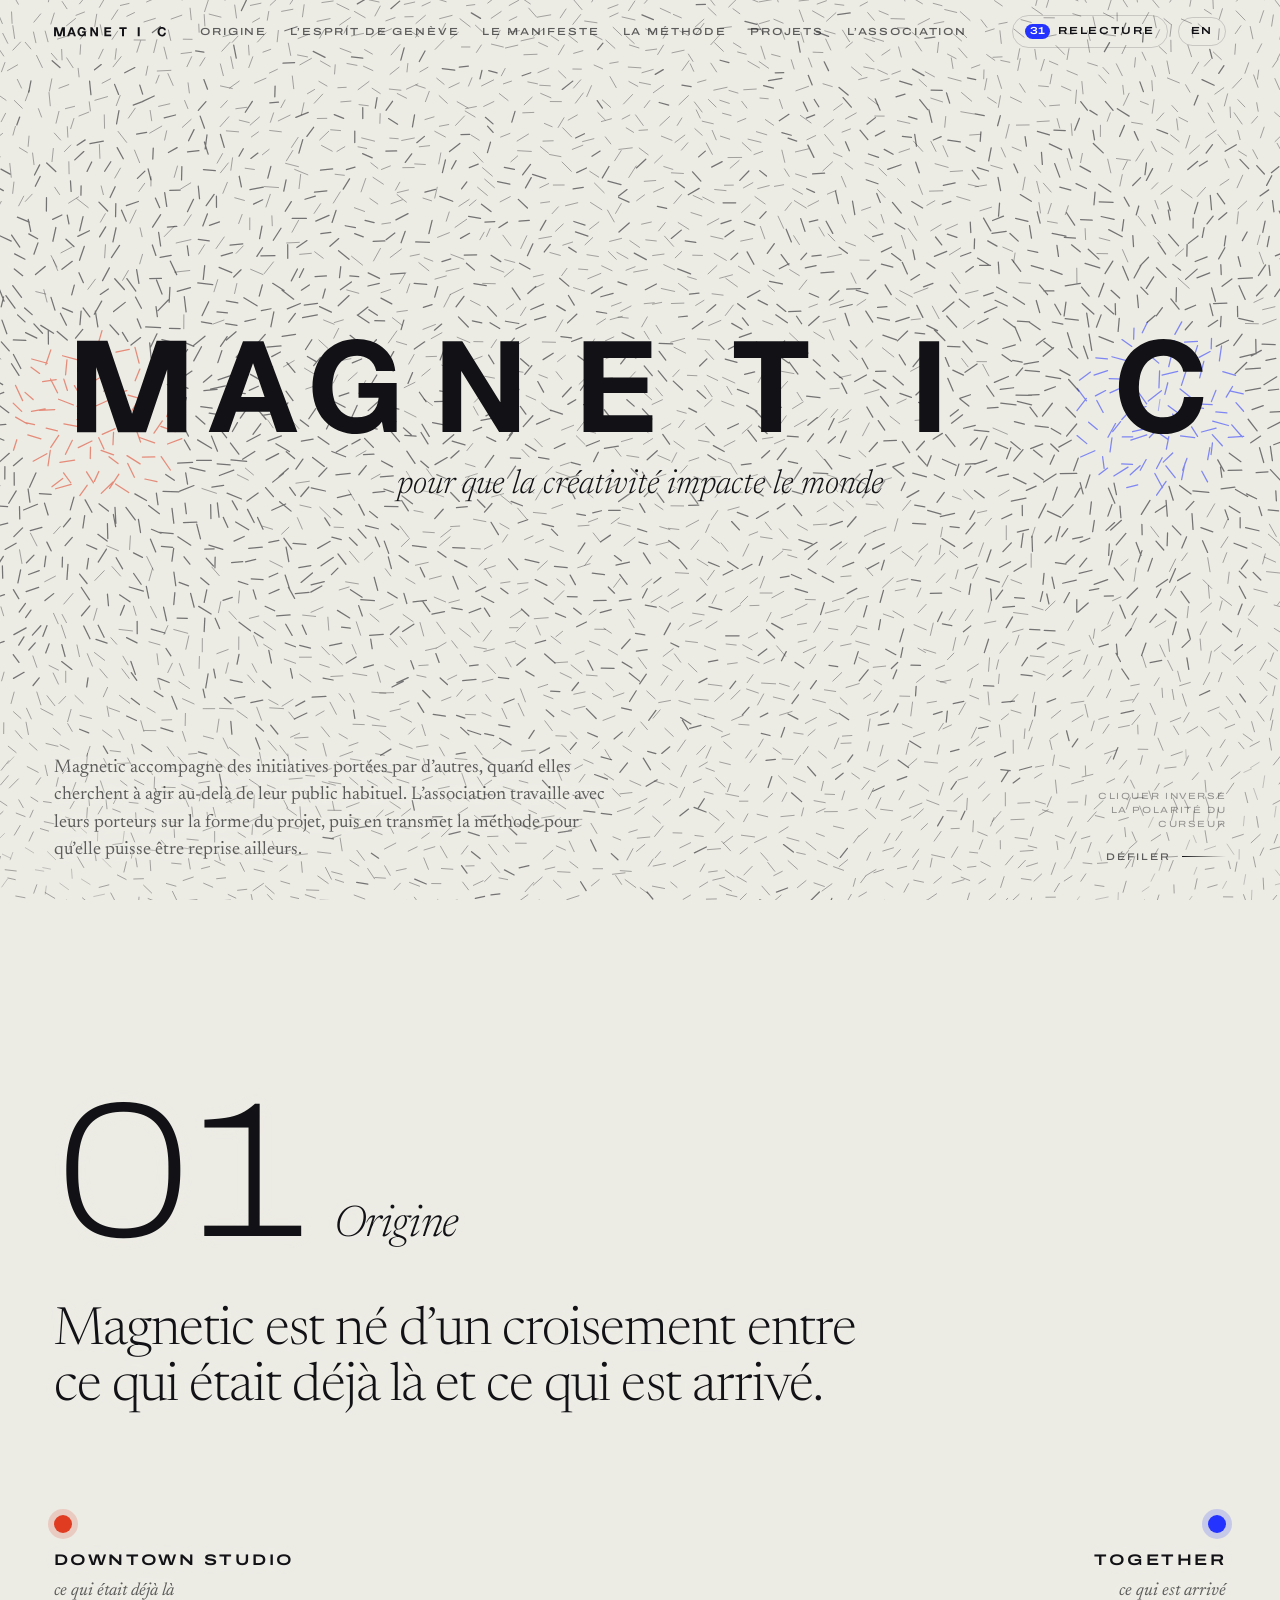
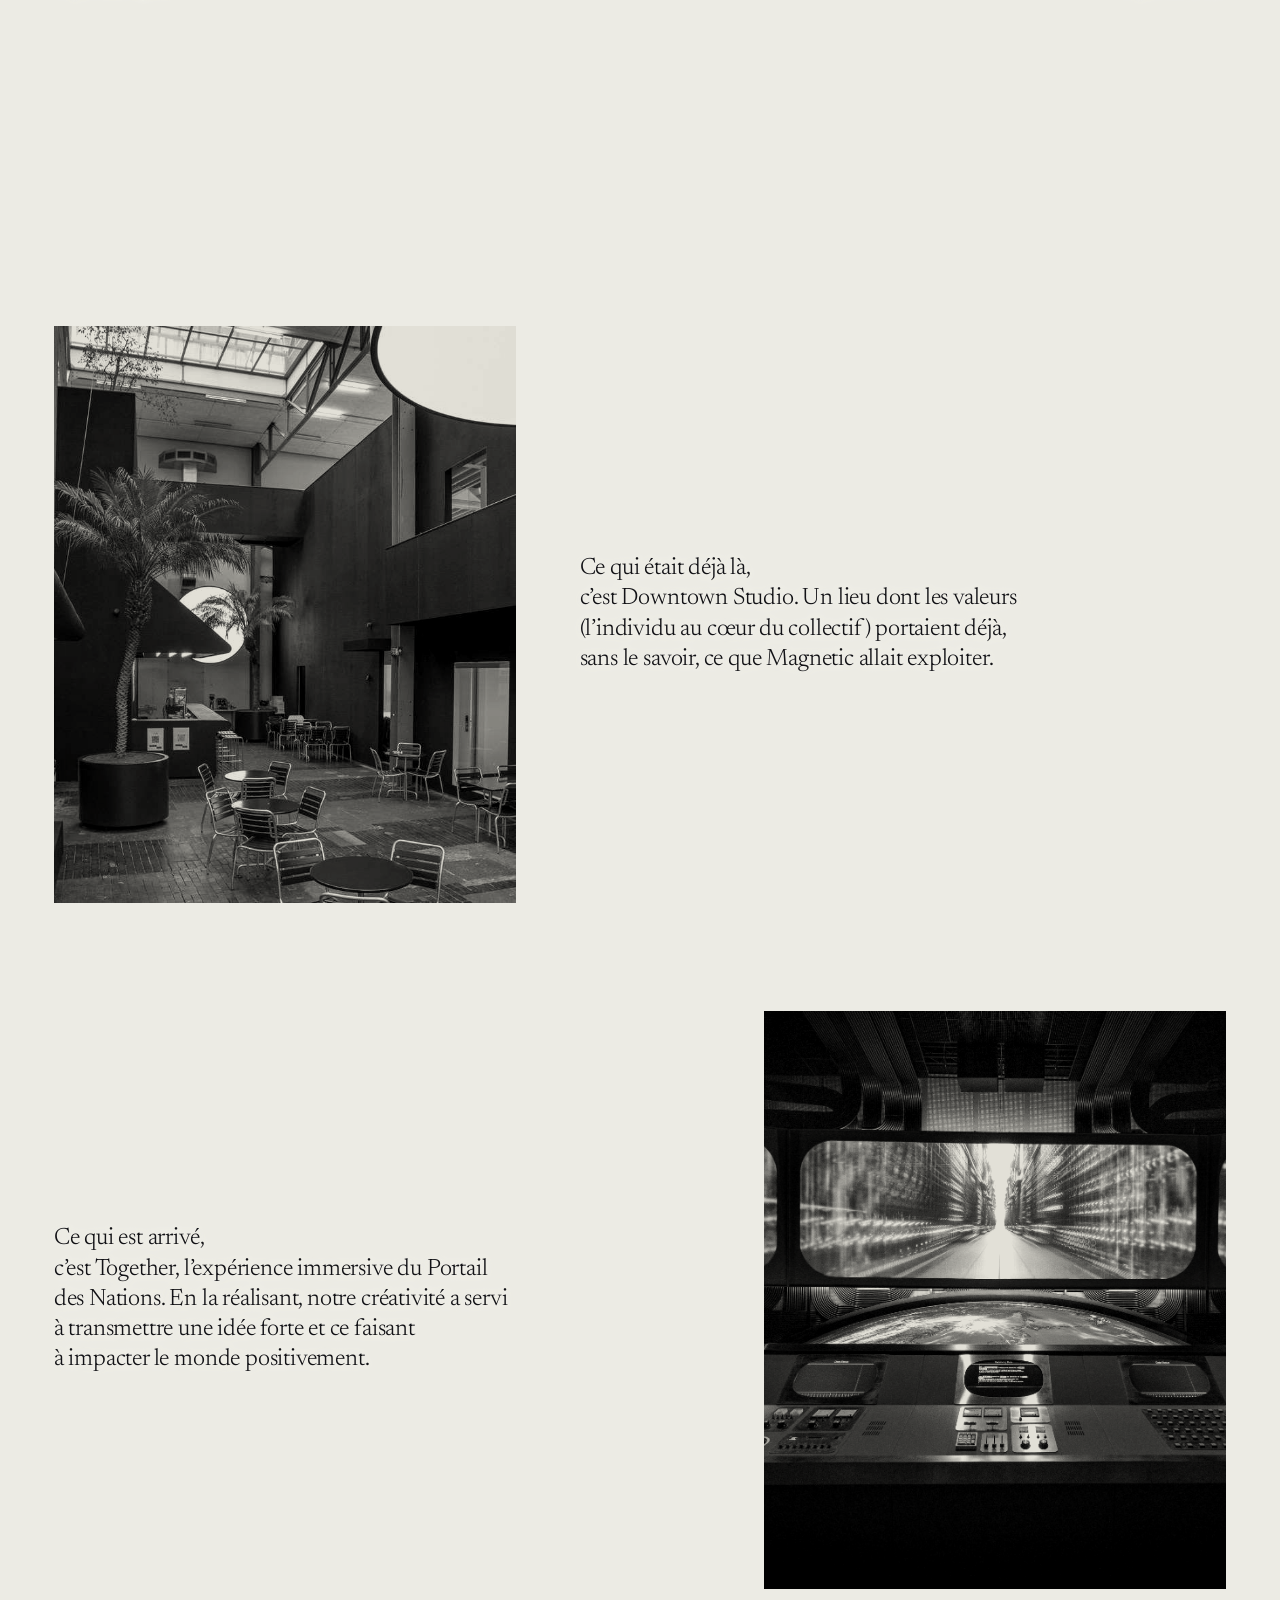
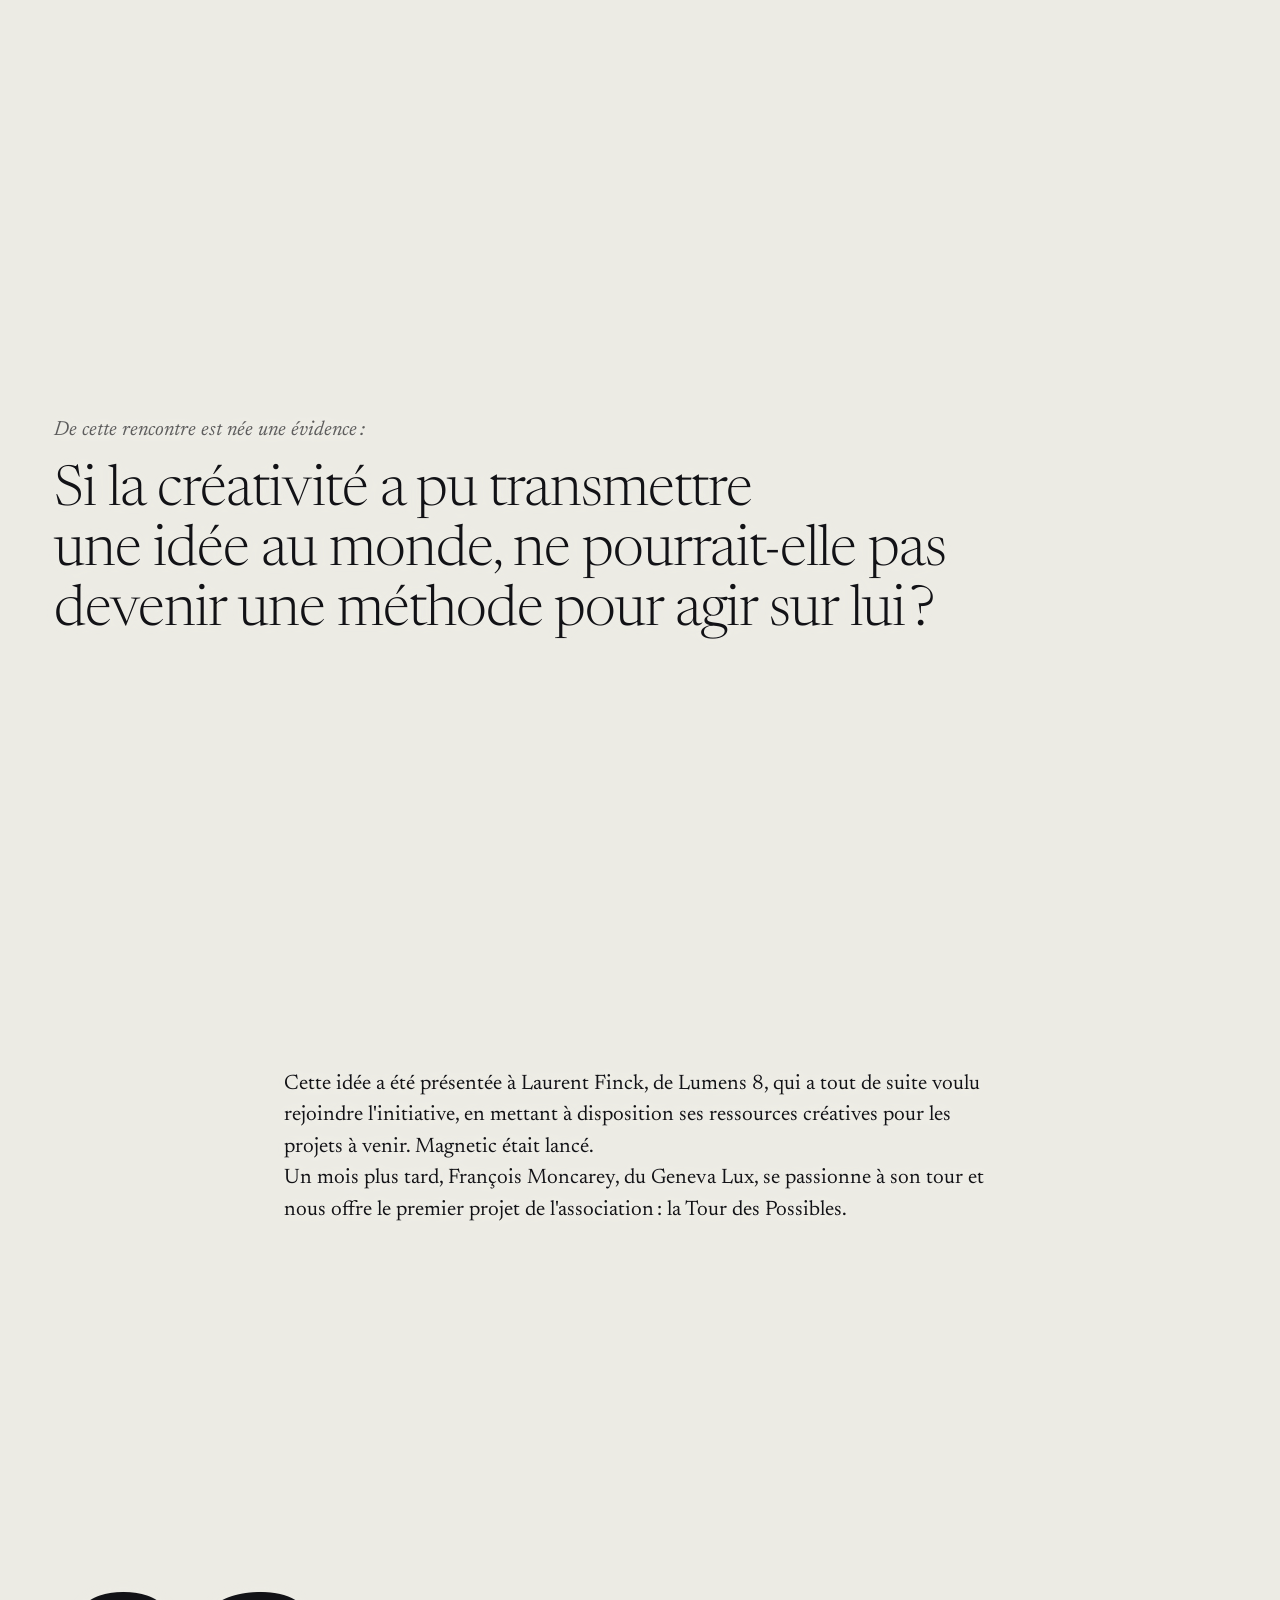
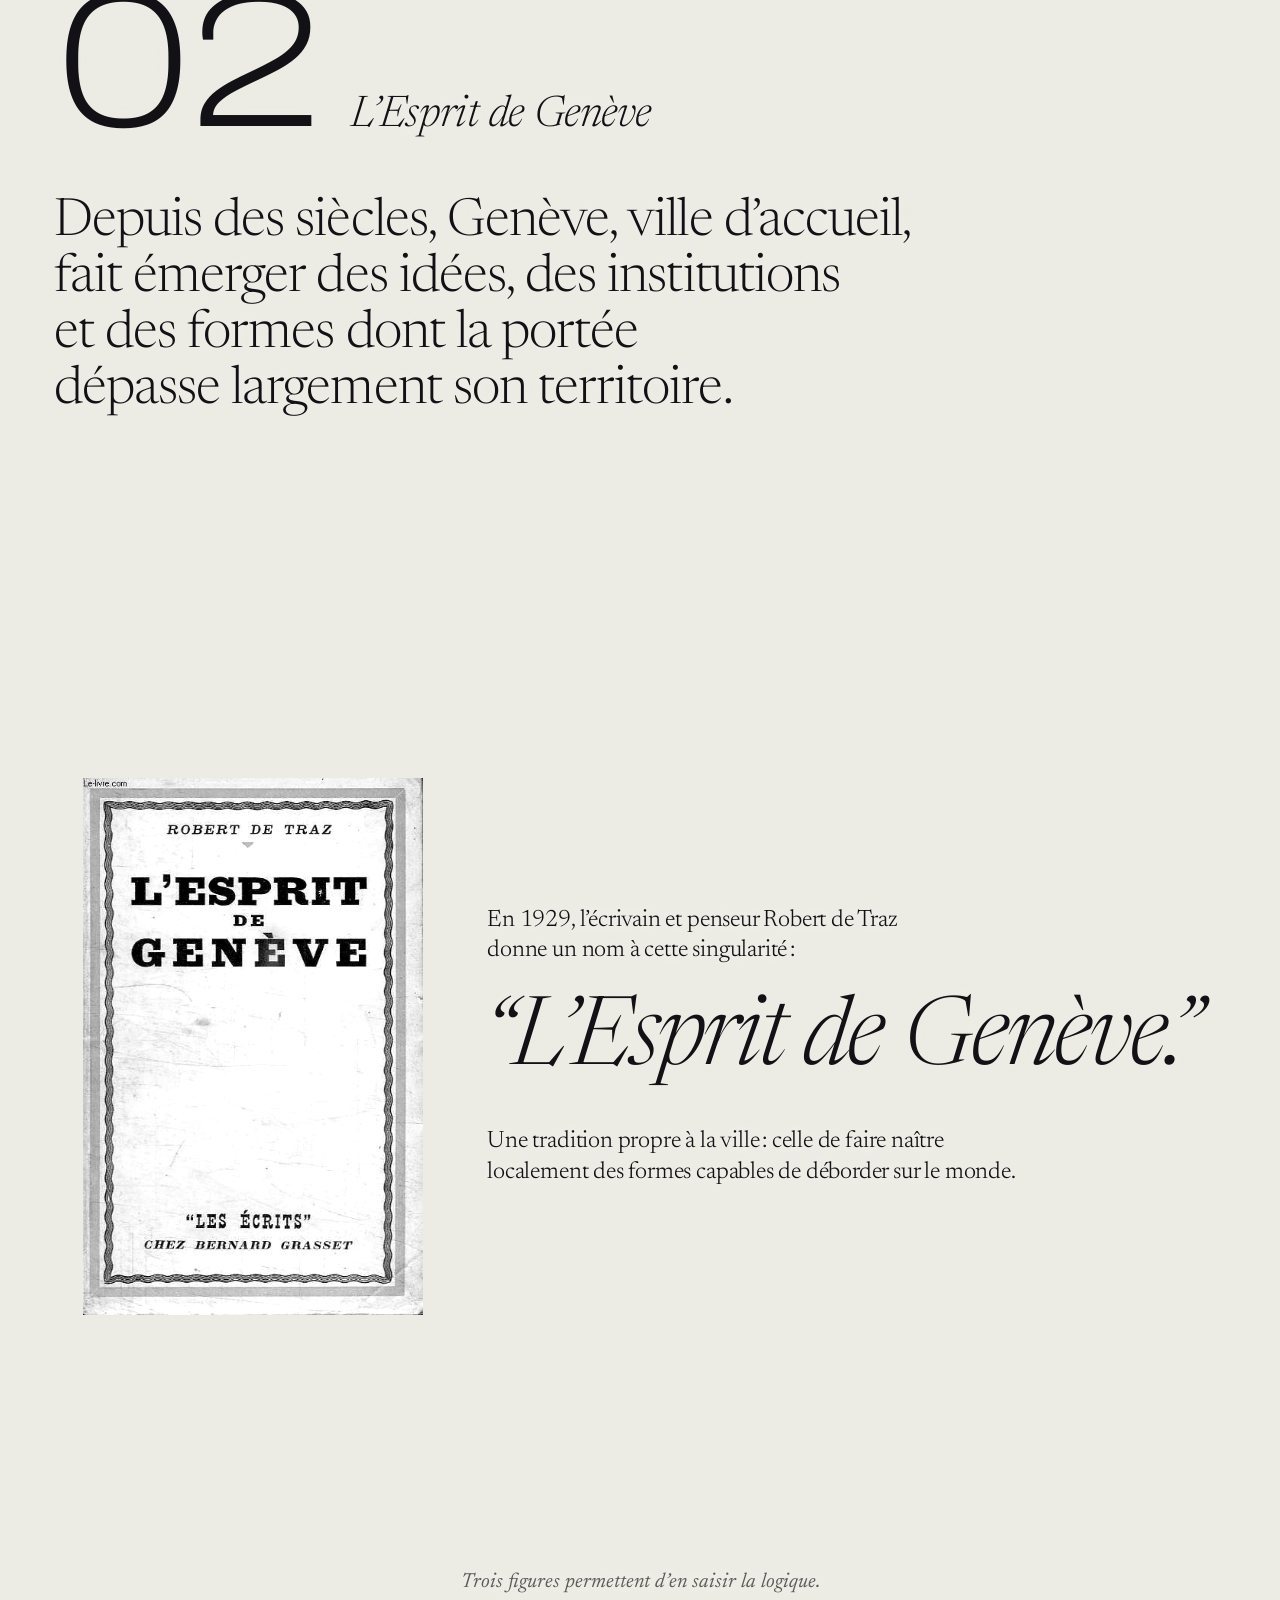
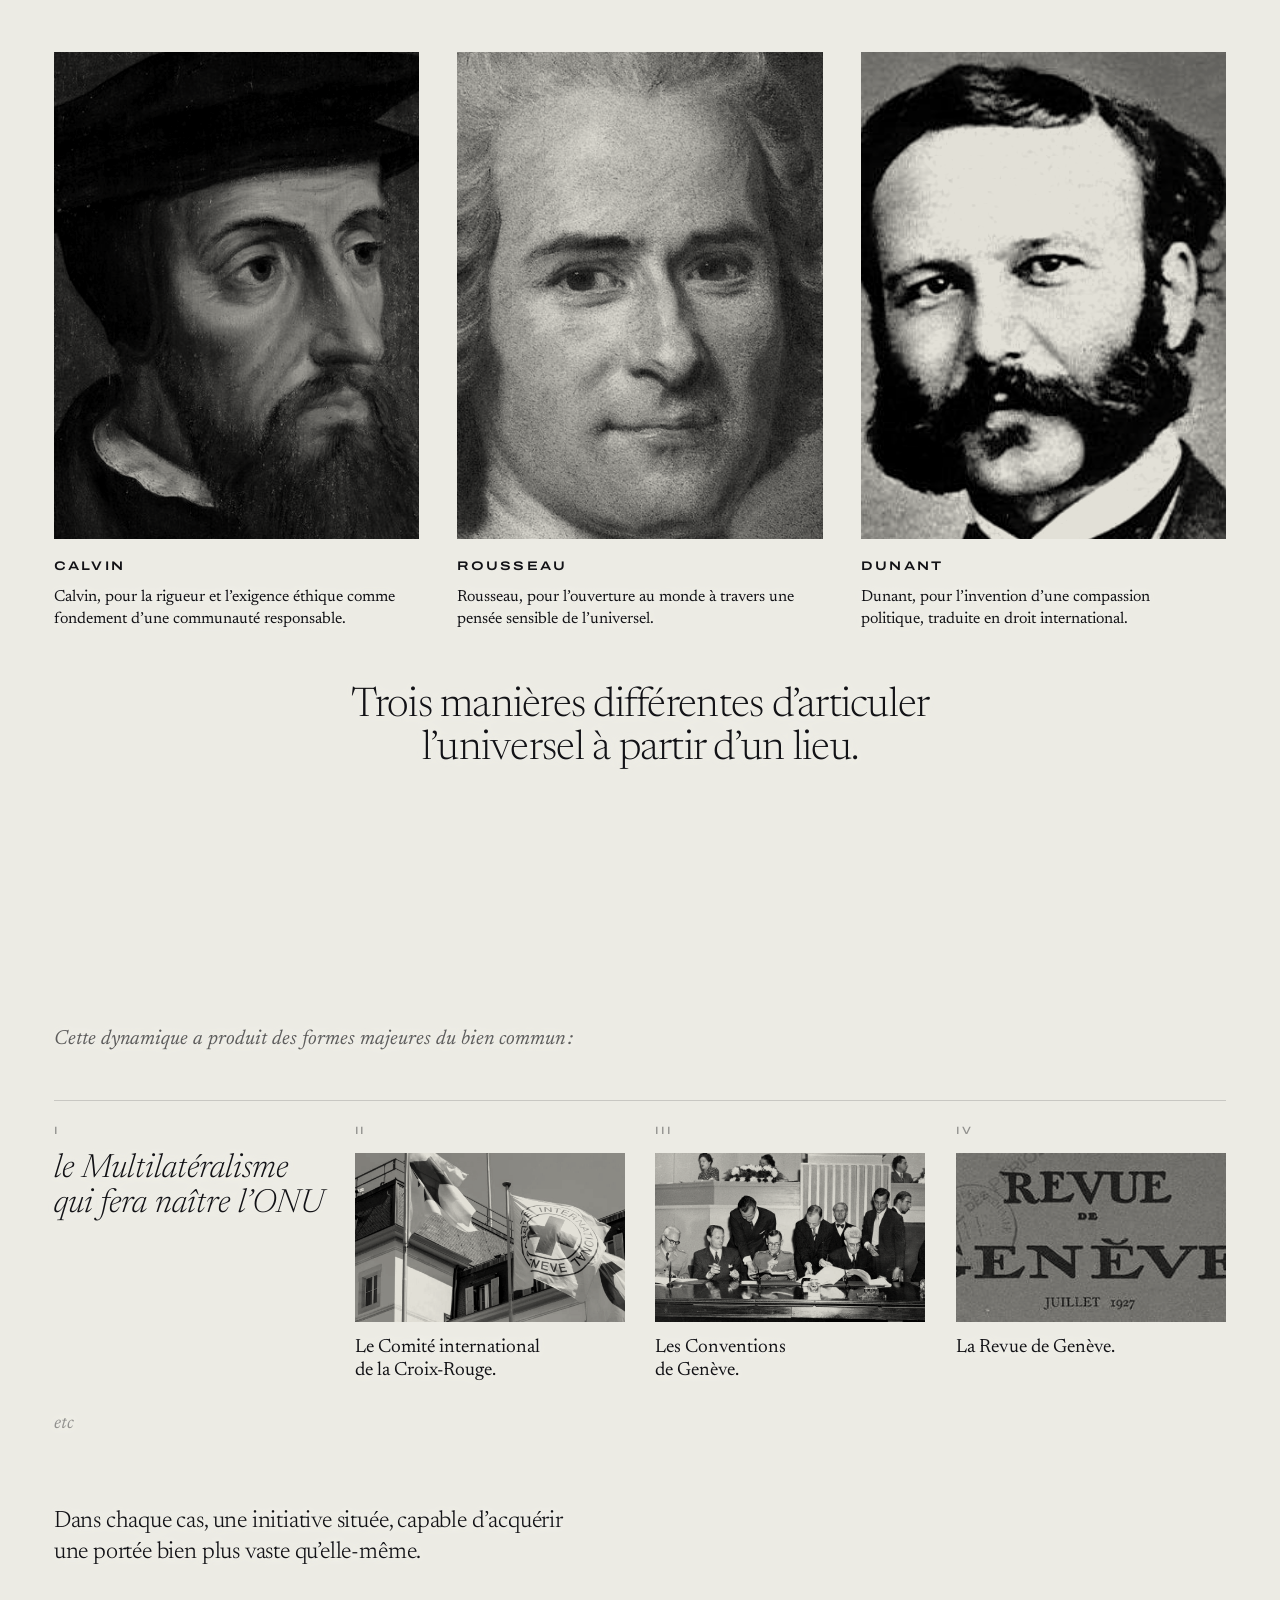
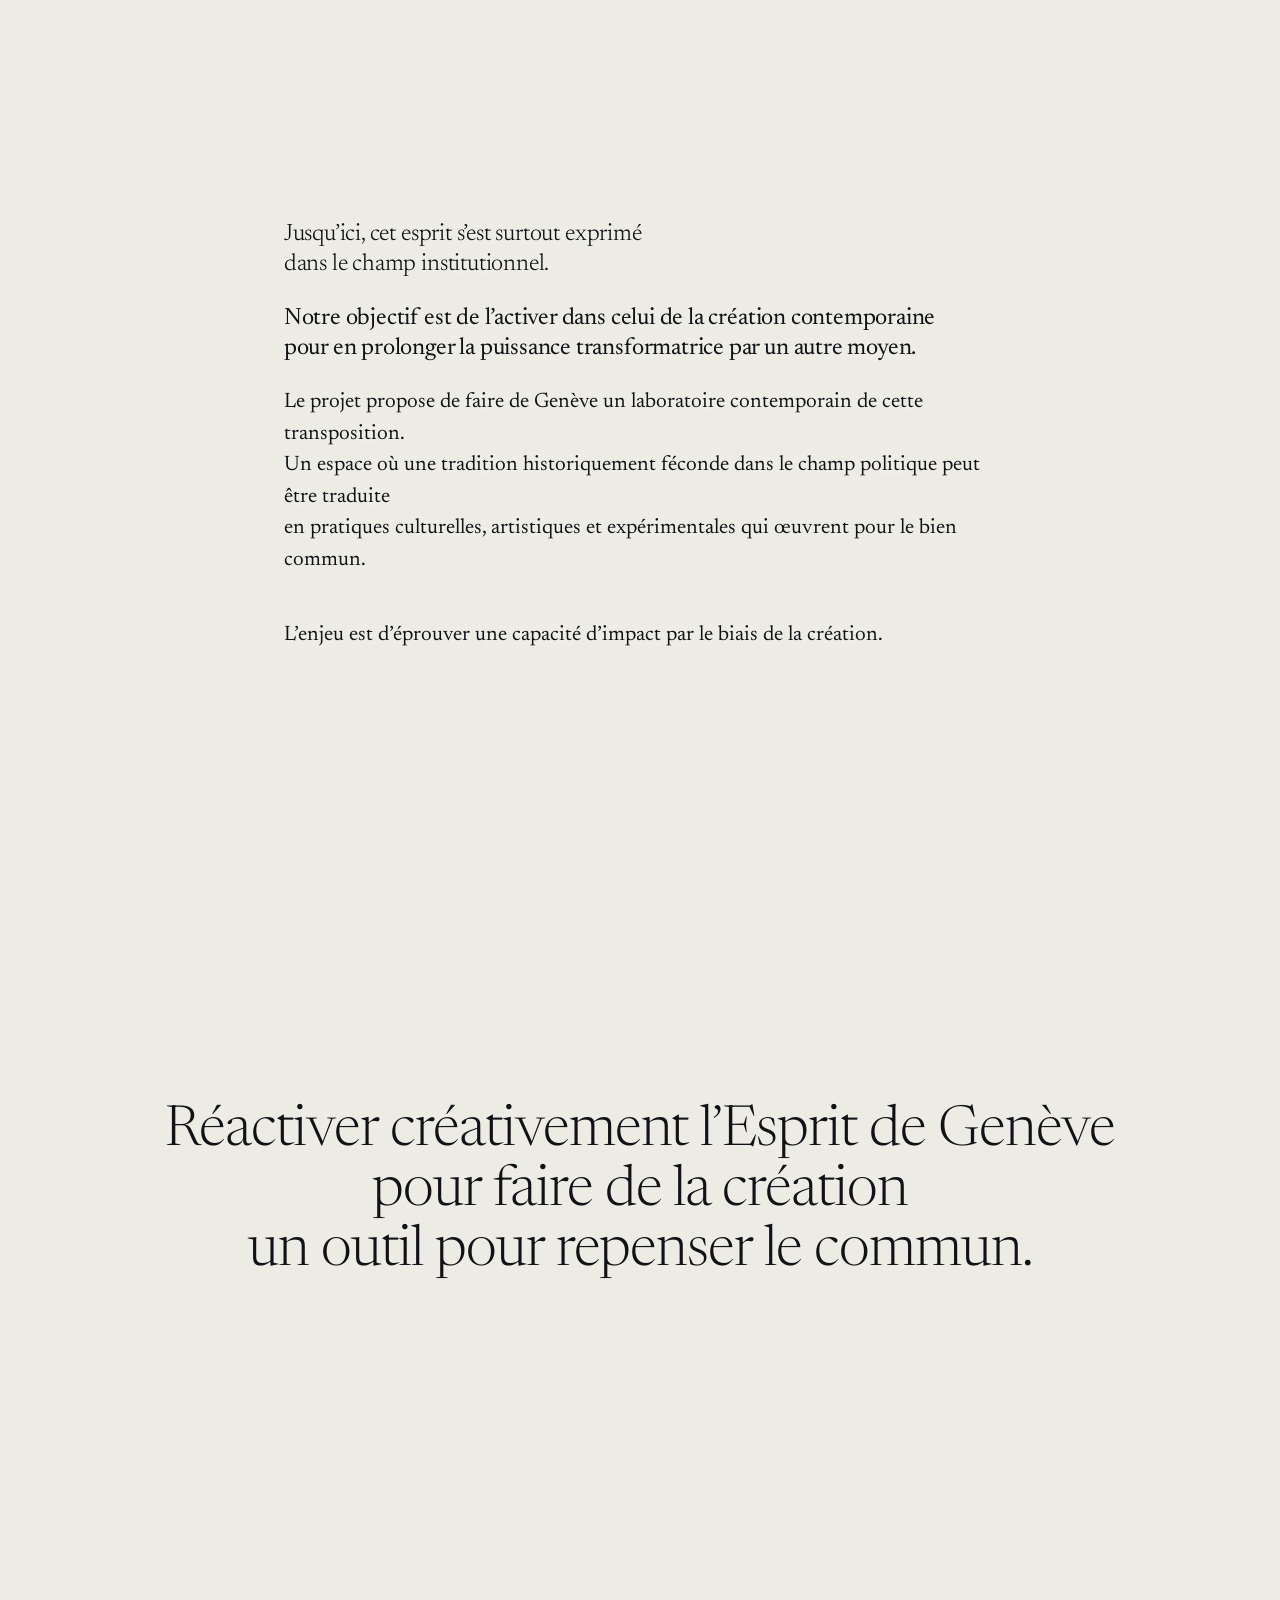
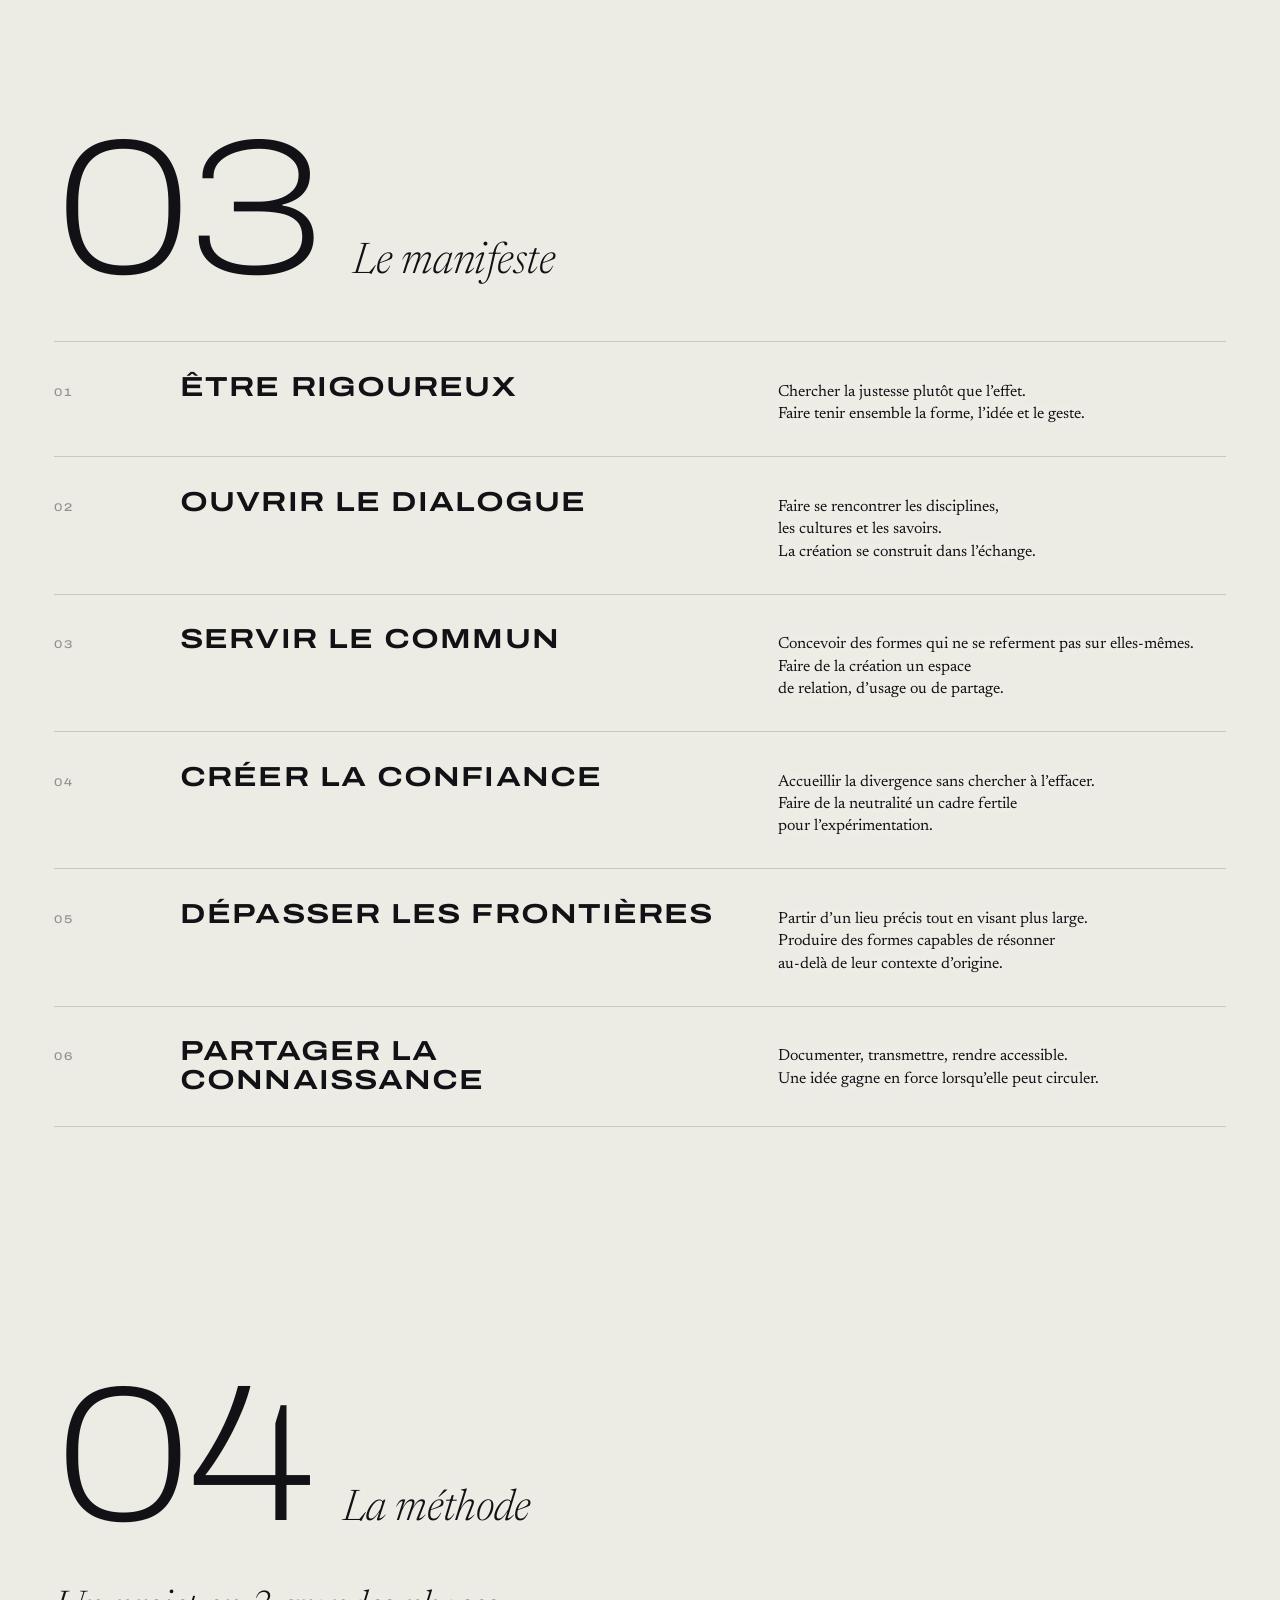
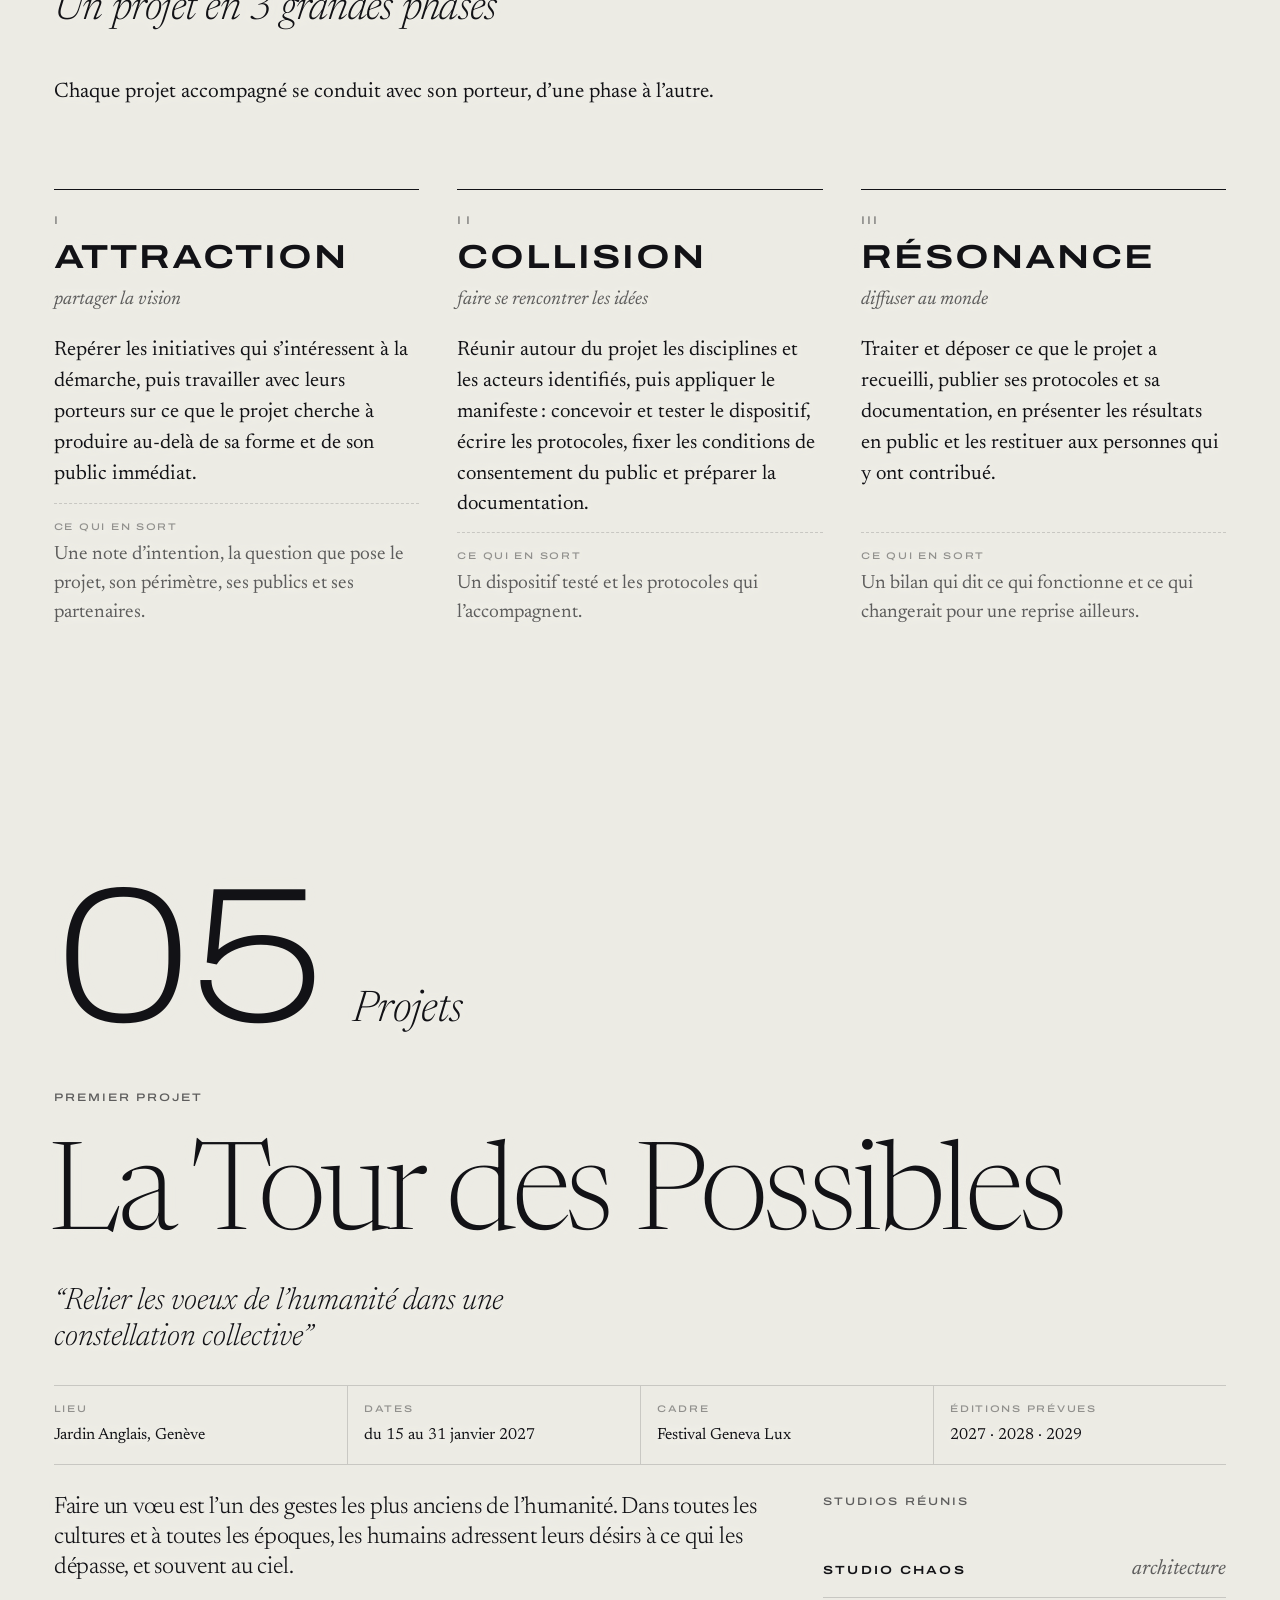
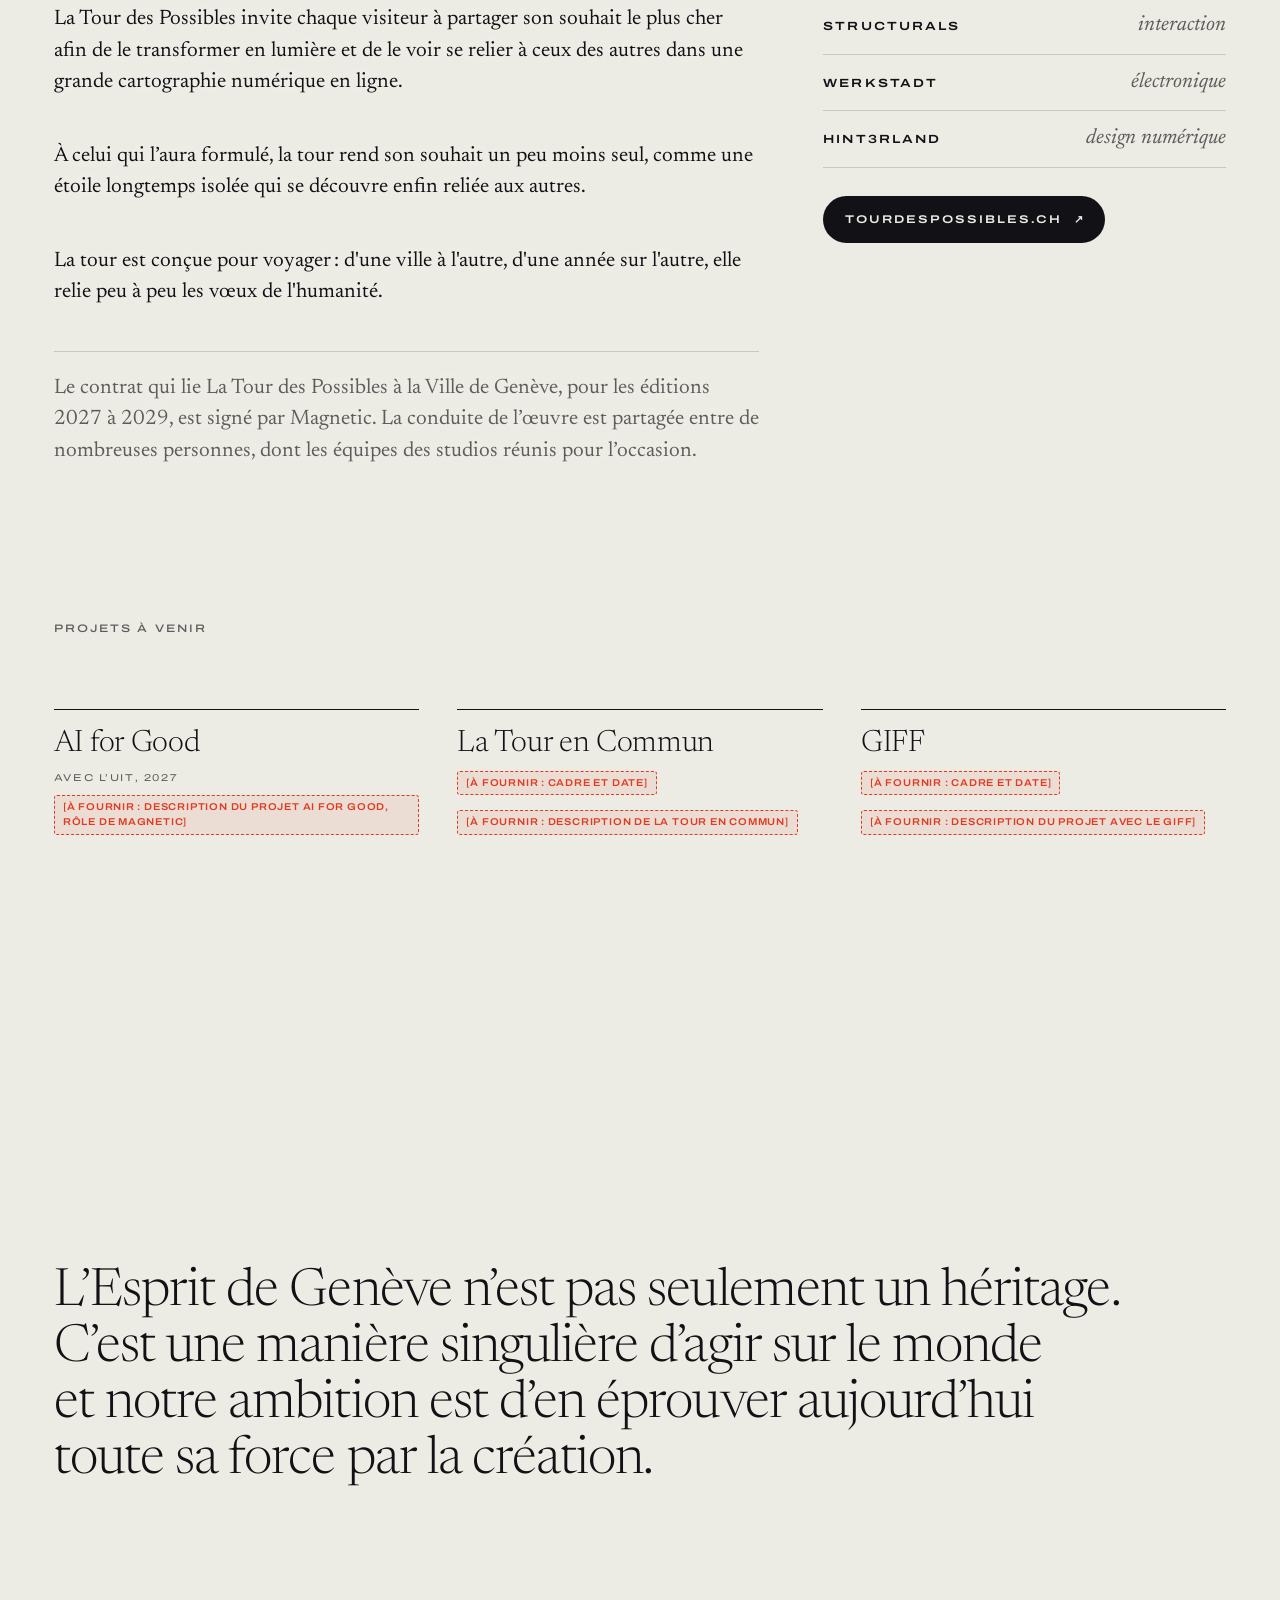
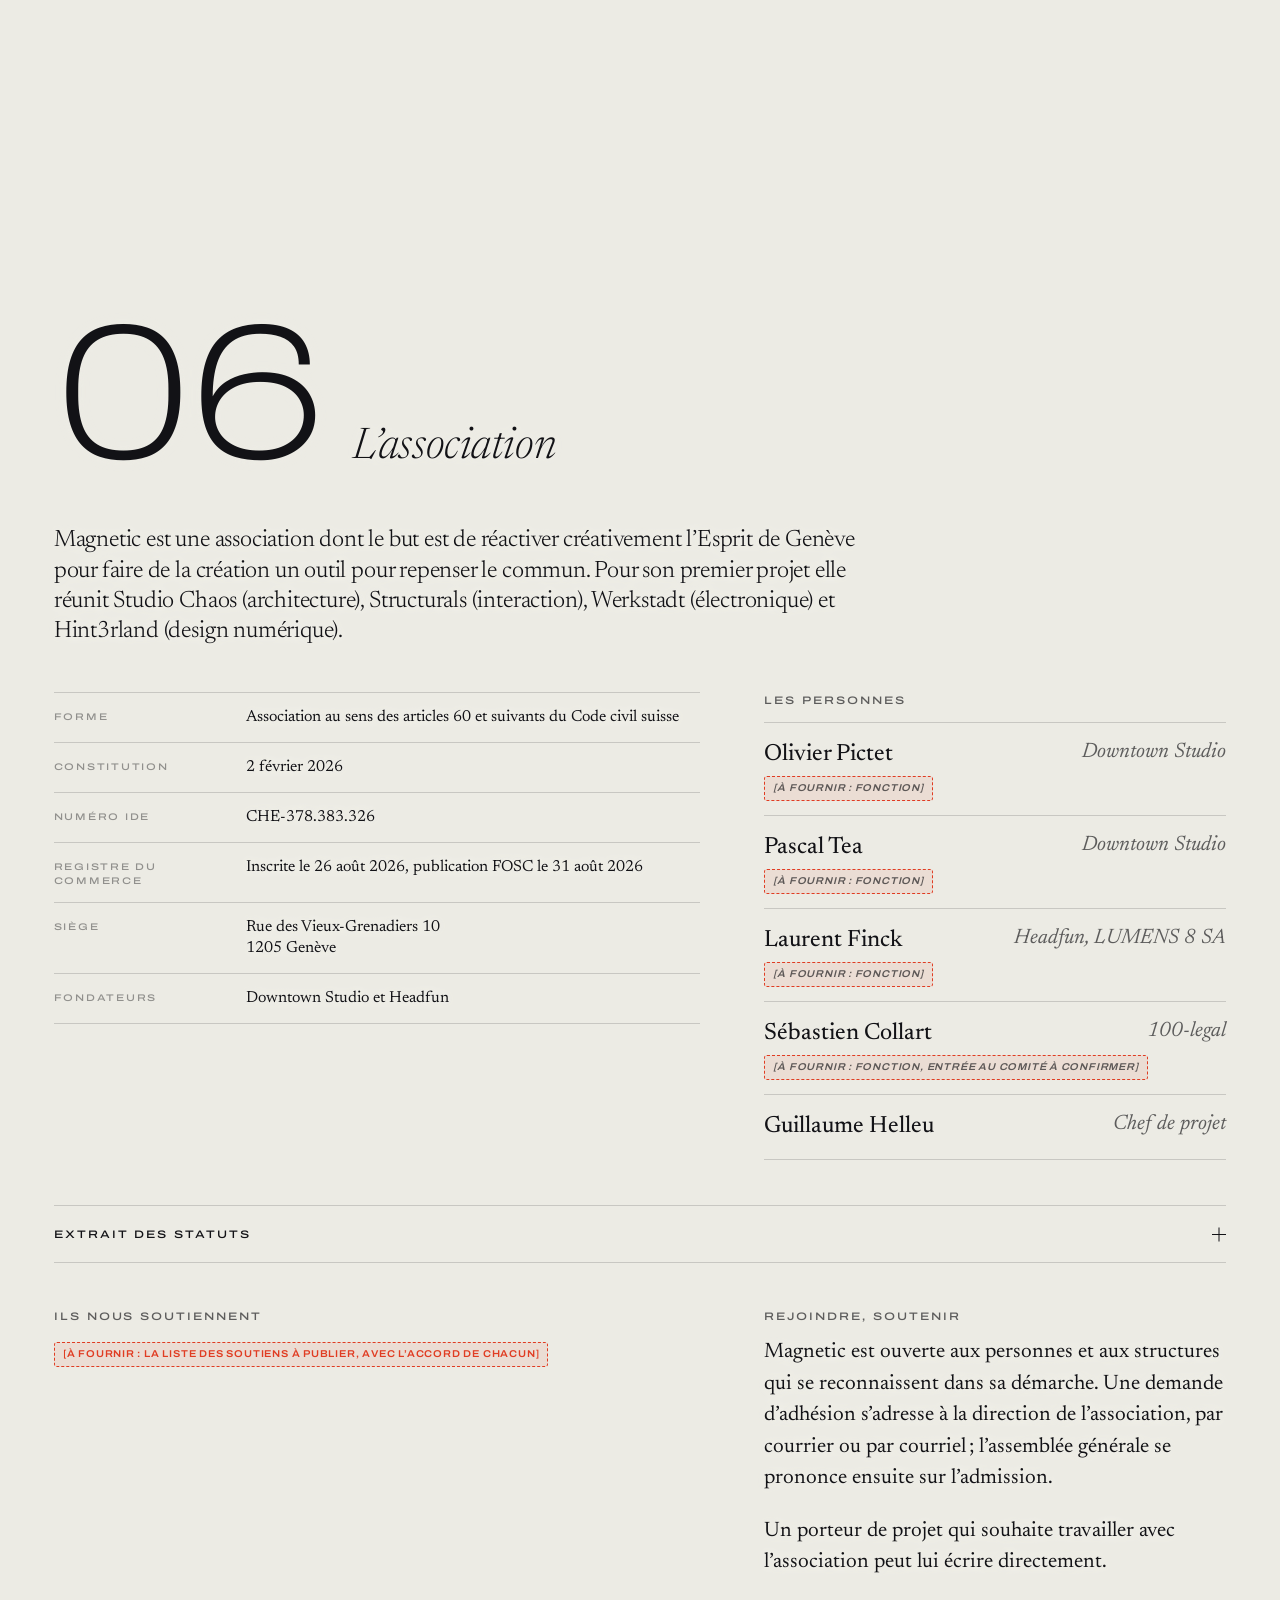
==== public/index.html @ f5a650f2 "Site Magnetic : version de travail bilingue, champ de limaille Textes validés recopiés à la lettre (" ====
<!DOCTYPE html>
<html lang="fr" class="no-js">
<head>
<meta charset="utf-8">
<meta name="viewport" content="width=device-width, initial-scale=1, viewport-fit=cover">
<title>Magnetic</title>
<meta name="description" content="Magnetic, association genevoise : réactiver créativement l’Esprit de Genève pour faire de la création un outil pour repenser le commun.">
<meta name="robots" content="noindex">
<meta name="theme-color" content="#ecebe4" media="(prefers-color-scheme: light)">
<meta name="theme-color" content="#0b0b0e" media="(prefers-color-scheme: dark)">
<meta name="color-scheme" content="light dark">
<meta property="og:type" content="website">
<meta property="og:site_name" content="Magnetic">
<meta property="og:title" content="Magnetic">
<meta property="og:description" content="Réactiver créativement l’Esprit de Genève pour faire de la création un outil pour repenser le commun.">
<meta property="og:locale" content="fr_CH">
<meta property="og:locale:alternate" content="en_GB">
<meta property="og:image" content="https://guillaumehelleu.com/magnetic/assets/img/og.png">
<meta property="og:image:width" content="1200">
<meta property="og:image:height" content="630">
<meta name="twitter:card" content="summary_large_image">
<link rel="icon" type="image/svg+xml" href="assets/img/favicon.svg">
<link rel="preload" href="assets/fonts/newsreader-latin-opsz-normal.woff2" as="font" type="font/woff2" crossorigin>
<link rel="preload" href="assets/fonts/archivo-latin-wdth-normal.woff2" as="font" type="font/woff2" crossorigin>
<link rel="stylesheet" href="assets/css/site.css?v=8">
<script>document.documentElement.className='js'</script>
<script src="assets/js/config.js?v=8"></script>
<script src="content/fr.js?v=8"></script>
<script src="content/fr.propositions.js?v=8"></script>
<script src="content/en.js?v=8"></script>
<script src="content/en.propositions.js?v=8"></script>
<script src="assets/js/logo.js?v=8"></script>
<script src="assets/js/content.js?v=8" defer></script>
<script src="assets/js/field.js?v=8" defer></script>
<script src="assets/js/site.js?v=8" defer></script>
</head>
<body>
<a class="skip" href="#contenu" data-k="ui.skip"></a>
<canvas id="field" aria-hidden="true"></canvas>
<div class="cursor" aria-hidden="true"></div>

<header class="bar">
  <a class="bar-logo" href="#ouverture" aria-label="Magnetic"><span class="logo-svg" data-logo></span></a>
  <nav class="bar-nav" aria-label="Sections">
    <a href="#origine" data-k="ui.nav.origine"></a>
    <a href="#esprit" data-k="ui.nav.esprit"></a>
    <a href="#manifeste" data-k="ui.nav.manifeste"></a>
    <a href="#methode" data-k="ui.nav.methode"></a>
    <a href="#projets" data-k="ui.nav.projets"></a>
    <a href="#association" data-k="ui.nav.asso"></a>
  </nav>
  <div class="bar-tools">
    <button class="review-toggle" type="button" hidden aria-pressed="false"><i></i><span data-k="ui.relecture"></span></button>
    <a class="lang" data-lang-link hreflang="en" lang="en"><span data-k="ui.langue.court"></span></a>
    <button class="menu-btn" type="button" aria-expanded="false" aria-controls="menu"><span data-k="ui.menu"></span></button>
  </div>
</header>

<div class="menu" id="menu" hidden>
  <nav aria-label="Menu">
    <a href="#origine"><small>01</small><span data-k="ui.nav.origine"></span></a>
    <a href="#esprit"><small>02</small><span data-k="ui.nav.esprit"></span></a>
    <a href="#manifeste"><small>03</small><span data-k="ui.nav.manifeste"></span></a>
    <a href="#methode"><small>04</small><span data-k="ui.nav.methode"></span></a>
    <a href="#projets"><small>05</small><span data-k="ui.nav.projets"></span></a>
    <a href="#association"><small>06</small><span data-k="ui.nav.asso"></span></a>
    <a href="#contact"><small>→</small><span data-k="ui.nav.contact"></span></a>
  </nav>
</div>

<noscript><p class="noscript">Ce site a besoin de JavaScript pour afficher ses textes. Contact : <a href="mailto:contact@magnetic.ch">contact@magnetic.ch</a></p></noscript>

<main id="contenu">

<!-- ================================================================ OUVERTURE -->
<section id="ouverture" class="hero" data-scene="dipole" data-level="1">
  <i class="anchor" style="left:9%;top:50%" data-pole data-q="1.3" data-drift="1"></i><i class="anchor" style="left:91%;top:50%" data-pole data-q="-1.3" data-drift="2"></i>
  <h1 class="hero-logo"><span class="sr" lang="fr">Magnetic</span><span class="logo-svg big" data-logo data-assemble></span></h1>
  <p class="hero-sig serif-i" data-k="signature"></p>
  <div class="hero-foot">
    <p class="hero-role" data-k="role" data-need="la phrase qui dit ce que fait Magnetic"></p>
    <div class="hero-aside">
      <p class="hero-hint" data-k="ui.polarite"></p>
      <a class="hero-scroll" href="#origine"><span data-k="ui.defiler"></span><i></i></a>
    </div>
  </div>
</section>

<!-- ================================================================ 01 ORIGINE -->
<section id="origine" class="chapter" data-scene="croisement" data-level="1">
  <header class="chap-head">
    <p class="chap-num">01</p>
    <h2 class="chap-title" data-k="ui.chap.1"></h2>
  </header>
  <p class="statement" data-k="origine.1"></p>
  <div class="poles">
    <p class="pole n"><i class="dot" data-pole data-q="1.2"></i><b data-k="origine.pole1.nom"></b><span class="serif-i" data-k="origine.pole1.sous"></span></p>
    <p class="pole s"><i class="dot" data-pole data-q="-1.2"></i><b data-k="origine.pole2.nom"></b><span class="serif-i" data-k="origine.pole2.sous"></span></p>
  </div>
</section>

<section class="reading" data-scene="croisement-calme" data-level="0.4">
  <figure class="duo">
    <div class="duo-img"><img src="assets/img/downtown.jpg" width="966" height="852" loading="lazy" data-alt="img.downtown" alt=""></div>
    <p class="lead" data-k="origine.2"></p>
  </figure>
  <figure class="duo reverse">
    <div class="duo-img"><img src="assets/img/together.jpg" width="1500" height="1323" loading="lazy" data-alt="img.together" alt=""></div>
    <p class="lead" data-k="origine.3"></p>
  </figure>
</section>

<section class="moment" data-scene="evidence" data-level="0.9">
  <i class="anchor" style="left:50%;top:8%" data-pole data-q="1"></i><i class="anchor" style="left:50%;top:92%" data-pole data-q="-1"></i>
  <p class="kicker serif-i" data-k="origine.4"></p>
  <p class="statement xl" data-k="origine.5"></p>
</section>

<section class="reading narrow" data-scene="croisement-calme" data-level="0.35">
  <p class="body" data-k="origine.lancement" data-need="la suite du récit de l’origine"></p>
</section>

<!-- ================================================================ 02 ESPRIT DE GENÈVE -->
<section id="esprit" class="chapter" data-scene="geneve" data-level="1">
  <i class="anchor" style="left:74%;top:46%" data-pole data-q="1.8" data-drift="3"></i>
  <header class="chap-head">
    <p class="chap-num">02</p>
    <h2 class="chap-title" data-k="ui.chap.2"></h2>
  </header>
  <p class="statement" data-k="esprit.1"></p>
</section>

<section class="reading" data-scene="geneve-calme" data-level="0.4">
  <figure class="duo traz">
    <div class="duo-img book"><img src="assets/img/traz.jpg" width="445" height="703" loading="lazy" data-alt="img.traz" alt=""></div>
    <div>
      <p class="lead" data-k="esprit.2"></p>
      <p class="quote" data-k="esprit.3"></p>
      <p class="lead" data-k="esprit.4"></p>
    </div>
  </figure>
</section>

<section class="reading figures-wrap" data-scene="trois" data-level="0.55">
  <p class="kicker serif-i center" data-k="figures.intro"></p>
  <ol class="figures">
    <li><div class="portrait"><i class="anchor" style="left:50%;top:40%" data-pole data-q="0.9"></i><img src="assets/img/calvin.jpg" width="400" height="1100" loading="lazy" data-alt="img.calvin" alt=""></div><h3 data-k="figures.calvin.nom"></h3><p data-k="figures.calvin"></p></li>
    <li><div class="portrait"><i class="anchor" style="left:50%;top:40%" data-pole data-q="-0.9"></i><img src="assets/img/rousseau.jpg" width="400" height="1100" loading="lazy" data-alt="img.rousseau" alt=""></div><h3 data-k="figures.rousseau.nom"></h3><p data-k="figures.rousseau"></p></li>
    <li><div class="portrait"><i class="anchor" style="left:50%;top:40%" data-pole data-q="0.9"></i><img src="assets/img/dunant.jpg" width="253" height="693" loading="lazy" data-alt="img.dunant" alt=""></div><h3 data-k="figures.dunant.nom"></h3><p data-k="figures.dunant"></p></li>
  </ol>
  <p class="statement s center" data-k="figures.fin"></p>
</section>

<section class="reading" data-scene="formes" data-level="0.4">
  <p class="kicker serif-i" data-k="formes.intro"></p>
  <ul class="formes">
    <li class="forme-text"><span class="idx" data-pole data-q="0.5">i</span><p data-k="formes.1"></p></li>
    <li><span class="idx" data-pole data-q="-0.5">ii</span><div class="forme-img"><img src="assets/img/croix-rouge.jpg" width="1400" height="604" loading="lazy" data-alt="img.croixrouge" alt=""></div><p data-k="formes.2"></p></li>
    <li><span class="idx" data-pole data-q="0.5">iii</span><div class="forme-img"><img src="assets/img/conventions.jpg" width="1091" height="470" loading="lazy" data-alt="img.conventions" alt=""></div><p data-k="formes.3"></p></li>
    <li><span class="idx" data-pole data-q="-0.5">iv</span><div class="forme-img"><img src="assets/img/revue.jpg" width="458" height="198" loading="lazy" data-alt="img.revue" alt=""></div><p data-k="formes.4"></p></li>
    <li class="forme-etc"><p data-k="formes.5"></p></li>
  </ul>
  <p class="lead" data-k="formes.fin"></p>
</section>

<section class="reading narrow objectif" data-scene="transposition" data-level="0.5">
  <p class="lead" data-k="objectif.1"></p>
  <p class="lead strong" data-k="objectif.2"></p>
  <p class="body" data-k="objectif.3"></p>
  <p class="body" data-k="objectif.4"></p>
</section>

<section id="mission" class="moment mission" data-scene="mission" data-level="1">
  <i class="anchor" style="left:12%;top:18%" data-pole data-q="1"></i><i class="anchor" style="left:88%;top:18%" data-pole data-q="-1"></i><i class="anchor" style="left:12%;top:82%" data-pole data-q="-1"></i><i class="anchor" style="left:88%;top:82%" data-pole data-q="1"></i>
  <p class="statement xl" data-k="mission"></p>
</section>

<!-- ================================================================ 03 MANIFESTE -->
<section id="manifeste" class="chapter" data-scene="anneau" data-level="1">
  <header class="chap-head">
    <p class="chap-num">03</p>
    <h2 class="chap-title" data-k="ui.chap.3"></h2>
  </header>
  <ol class="principes" data-principes>
    <li data-i="0"><span class="n" data-pole data-q="1">01</span><h3 data-k="p1.titre"></h3><p data-k="p1"></p></li>
    <li data-i="1"><span class="n" data-pole data-q="-1">02</span><h3 data-k="p2.titre"></h3><p data-k="p2"></p></li>
    <li data-i="2"><span class="n" data-pole data-q="1">03</span><h3 data-k="p3.titre"></h3><p data-k="p3"></p></li>
    <li data-i="3"><span class="n" data-pole data-q="-1">04</span><h3 data-k="p4.titre"></h3><p data-k="p4"></p></li>
    <li data-i="4"><span class="n" data-pole data-q="1">05</span><h3 data-k="p5.titre"></h3><p data-k="p5"></p></li>
    <li data-i="5"><span class="n" data-pole data-q="-1">06</span><h3 data-k="p6.titre"></h3><p data-k="p6"></p></li>
  </ol>
</section>

<!-- ================================================================ 04 MÉTHODE -->
<section id="methode" class="chapter methode" data-scene="methode" data-level="1">
  <header class="chap-head">
    <p class="chap-num">04</p>
    <h2 class="chap-title" data-k="ui.chap.4"></h2>
  </header>
  <p class="statement s" data-k="methode.intro"></p>
  <p class="body narrow-in" data-k="methode.chapeau" data-need="une phrase d’introduction à la méthode"></p>
  <ol class="phases">
    <li class="phase" data-phase="0">
      <p class="phase-num" data-pole data-q="1.1">I</p>
      <h3 data-k="phase1.nom"></h3>
      <p class="serif-i phase-sous" data-k="phase1.sous"></p>
      <p class="body" data-k="phase1.texte" data-need="la description de la phase d’attraction"></p>
      <p class="phase-out"><small data-k="ui.sortie"></small><span data-k="phase1.sortie" data-need="ce qui sort de la phase"></span></p>
    </li>
    <li class="phase" data-phase="1">
      <p class="phase-num"><span data-pole data-q="-1.1">I</span><span data-pole data-q="1.1">I</span></p>
      <h3 data-k="phase2.nom"></h3>
      <p class="serif-i phase-sous" data-k="phase2.sous"></p>
      <p class="body" data-k="phase2.texte" data-need="la description de la phase de collision"></p>
      <p class="phase-out"><small data-k="ui.sortie"></small><span data-k="phase2.sortie" data-need="ce qui sort de la phase"></span></p>
    </li>
    <li class="phase" data-phase="2">
      <p class="phase-num" data-pole data-q="-1.2" data-pulse="1">III</p>
      <h3 data-k="phase3.nom"></h3>
      <p class="serif-i phase-sous" data-k="phase3.sous"></p>
      <p class="body" data-k="phase3.texte" data-need="la description de la phase de résonance"></p>
      <p class="phase-out"><small data-k="ui.sortie"></small><span data-k="phase3.sortie" data-need="ce qui sort de la phase"></span></p>
    </li>
  </ol>
</section>

<!-- ================================================================ 05 PROJETS -->
<section id="projets" class="chapter" data-scene="tour" data-level="1">
  <header class="chap-head">
    <p class="chap-num">05</p>
    <h2 class="chap-title" data-k="ui.chap.5"></h2>
  </header>
  <article class="tour">
    <p class="label" data-k="ui.premier"></p>
    <h3 class="tour-title" data-k="tour.titre"></h3><i class="anchor tour-anchor" data-pole data-q="1.4" data-pulse="1"></i>
    <p class="tour-chapeau serif-i" data-k="tour.chapeau"></p>
    <dl class="facts">
      <div><dt data-k="ui.lieu"></dt><dd data-k="tour.fait.lieu"></dd></div>
      <div><dt data-k="ui.dates"></dt><dd data-k="tour.fait.dates"></dd></div>
      <div><dt data-k="ui.cadre"></dt><dd data-k="tour.fait.cadre"></dd></div>
      <div><dt data-k="ui.editions"></dt><dd data-k="tour.fait.editions"></dd></div>
    </dl>
    <div class="tour-text">
      <p class="lead" data-k="tour.desc.1"></p>
      <p class="body" data-k="tour.desc.2"></p>
      <p class="body" data-k="tour.desc.3"></p>
      <p class="body" data-k="tour.desc.4"></p>
      <p class="body role" data-k="tour.role" data-need="le rôle de Magnetic dans le projet"></p>
    </div>
    <div class="tour-side">
      <p class="label" data-k="ui.partenaires"></p>
      <ul class="partners">
        <li><a href="https://studiochaos.ch/" rel="noopener" target="_blank"><b data-k="tour.partenaire.1"></b><span data-k="tour.partenaire.1.role"></span></a></li>
        <li><a href="https://www.structurals.ch/" rel="noopener" target="_blank"><b data-k="tour.partenaire.2"></b><span data-k="tour.partenaire.2.role"></span></a></li>
        <li><span class="nolink"><b data-k="tour.partenaire.3"></b><span data-k="tour.partenaire.3.role"></span></span></li>
        <li><a href="https://hint3rland.com/" rel="noopener" target="_blank"><b data-k="tour.partenaire.4"></b><span data-k="tour.partenaire.4.role"></span></a></li>
      </ul>
      <a class="cta" href="https://tourdespossibles.ch/" rel="noopener" target="_blank"><span data-k="ui.visiter"></span><i aria-hidden="true">↗</i></a>
    </div>
  </article>

  <div class="avenir">
    <p class="label" data-k="ui.avenir"></p>
    <p class="body" data-k="avenir.intro"></p>
    <ul class="avenir-list">
      <li><h4 data-k="avenir.1.nom"></h4><p class="meta" data-k="avenir.1.cadre"></p><p data-k="avenir.1.desc" data-need="description du projet AI for Good, rôle de Magnetic"></p></li>
      <li><h4 data-k="avenir.2.nom"></h4><p class="meta" data-k="avenir.2.cadre" data-need="cadre et date"></p><p data-k="avenir.2.desc" data-need="description de La Tour en Commun"></p></li>
      <li><h4 data-k="avenir.3.nom"></h4><p class="meta" data-k="avenir.3.cadre" data-need="cadre et date"></p><p data-k="avenir.3.desc" data-need="description du projet avec le GIFF"></p></li>
    </ul>
  </div>
</section>

<section class="moment" data-scene="cloture" data-level="0.9">
  <i class="anchor" style="left:6%;top:50%" data-pole data-q="-1"></i><i class="anchor" style="left:94%;top:50%" data-pole data-q="1"></i>
  <p class="statement" data-k="cloture"></p>
</section>

<!-- ================================================================ 06 ASSOCIATION -->
<section id="association" class="chapter asso" data-scene="calme" data-level="0.3">
  <header class="chap-head">
    <p class="chap-num">06</p>
    <h2 class="chap-title" data-k="ui.chap.6"></h2>
  </header>
  <p class="lead narrow-in" data-k="asso.bio"></p>

  <div class="asso-grid">
    <dl class="facts col">
      <div><dt data-k="ui.forme"></dt><dd data-k="asso.fait.forme"></dd></div>
      <div><dt data-k="ui.constitution"></dt><dd data-k="asso.fait.constitution"></dd></div>
      <div><dt data-k="ui.ide"></dt><dd data-k="asso.fait.ide"></dd></div>
      <div><dt data-k="ui.rc"></dt><dd data-k="asso.fait.rc"></dd></div>
      <div><dt data-k="ui.siege"></dt><dd data-k="asso.fait.siege"></dd></div>
      <div><dt data-k="ui.fondateurs"></dt><dd data-k="asso.fait.fondateurs"></dd></div>
    </dl>

    <div class="people">
      <p class="label" data-k="ui.personnes"></p>
      <ul>
        <li><b data-k="personne.1"></b><span data-k="personne.1.org"></span><em data-k="personne.1.role" data-need="fonction"></em></li>
        <li><b data-k="personne.2"></b><span data-k="personne.2.org"></span><em data-k="personne.2.role" data-need="fonction"></em></li>
        <li><b data-k="personne.3"></b><span data-k="personne.3.org"></span><em data-k="personne.3.role" data-need="fonction"></em></li>
        <li><b data-k="personne.4"></b><span data-k="personne.4.org"></span><em data-k="personne.4.role" data-need="fonction, entrée au comité à confirmer"></em></li>
        <li><b data-k="personne.5"></b><span data-k="personne.5.org"></span></li>
      </ul>
    </div>
  </div>

  <details class="statuts">
    <summary><span class="label" data-k="ui.statuts"></span><i aria-hidden="true"></i></summary>
    <div class="statuts-body" lang="fr">
      <h4 data-k="ui.art1"></h4>
      <p data-k="asso.art1" data-fixed="fr"></p>
      <h4 data-k="ui.art3"></h4>
      <p data-k="asso.art3.1" data-fixed="fr"></p>
      <p data-k="asso.art3.2" data-fixed="fr"></p>
      <p data-k="asso.art3.3" data-fixed="fr"></p>
      <p data-k="asso.art3.4" data-fixed="fr"></p>
      <p data-k="asso.art3.5" data-fixed="fr"></p>
      <p data-k="asso.art3.6" data-fixed="fr"></p>
    </div>
  </details>

  <div class="asso-grid">
    <div>
      <p class="label" data-k="ui.soutiens"></p>
      <p class="body" data-k="soutiens.liste" data-need="la liste des soutiens à publier, avec l’accord de chacun"></p>
    </div>
    <div>
      <p class="label" data-k="ui.rejoindre"></p>
      <p class="body" data-k="rejoindre.1"></p>
      <p class="body" data-k="rejoindre.2"></p>
      <p class="body" data-k="soutenir.modalites" data-need="les modalités d’un soutien financier (compte bancaire, reconnaissance d’utilité publique)"></p>
    </div>
  </div>
</section>

<!-- ================================================================ CONTACT -->
<section id="contact" class="contact" data-scene="dipole-fin" data-level="1">
  <i class="anchor" style="left:10%;top:50%" data-pole data-q="1.3"></i><i class="anchor" style="left:90%;top:50%" data-pole data-q="-1.3"></i>
  <p class="label" data-k="ui.ecrire"></p>
  <a class="mail" href="mailto:contact@magnetic.ch" data-k="contact.mail"></a>
  <p class="addr" data-k="asso.fait.siege"></p>
</section>
</main>

<footer class="foot">
  <span class="logo-svg small" data-logo></span>
  <p class="serif-i" data-k="signature"></p>
  <nav aria-label="Pied de page">
    <a data-page="mentions-legales/" data-k="ui.mentions"></a>
    <a data-page="confidentialite/" data-k="ui.confidentialite"></a>
    <a href="https://tourdespossibles.ch/" rel="noopener">tourdespossibles.ch</a>
  </nav>
  <p class="copy">© 2026 Magnetic</p>
</footer>
</body>
</html>
---- public/assets/css/site.css ----
/* Magnetic · site
   Direction : la limaille de fer. Papier clair, encre graphite, deux pôles (rouge, bleu) réservés au champ.
   Newsreader (texte et affirmations, axe de taille optique) ; Archivo élargie (repères, capitales espacées). */

@font-face { font-family: "Newsreader"; font-style: normal; font-weight: 200 800; font-display: swap; src: url(../fonts/newsreader-latin-opsz-normal.woff2) format("woff2"); unicode-range: U+0000-00FF, U+0131, U+0152-0153, U+02BB-02BC, U+02C6, U+02DA, U+02DC, U+0304, U+0308, U+0329, U+2000-206F, U+20AC, U+2122, U+2191, U+2193, U+2212, U+2215, U+FEFF, U+FFFD; }
@font-face { font-family: "Newsreader"; font-style: normal; font-weight: 200 800; font-display: swap; src: url(../fonts/newsreader-latin-ext-opsz-normal.woff2) format("woff2"); unicode-range: U+0100-02BA, U+02BD-02C5, U+02C7-02CC, U+02CE-02D7, U+02DD-02FF, U+1E00-1E9F, U+2020, U+20A0-20AB, U+20AD-20C0, U+2113, U+2C60-2C7F, U+A720-A7FF; }
@font-face { font-family: "Newsreader"; font-style: italic; font-weight: 200 800; font-display: swap; src: url(../fonts/newsreader-latin-opsz-italic.woff2) format("woff2"); unicode-range: U+0000-00FF, U+0131, U+0152-0153, U+02BB-02BC, U+02C6, U+02DA, U+02DC, U+0304, U+0308, U+0329, U+2000-206F, U+20AC, U+2122, U+2191, U+2193, U+2212, U+2215, U+FEFF, U+FFFD; }
@font-face { font-family: "Newsreader"; font-style: italic; font-weight: 200 800; font-display: swap; src: url(../fonts/newsreader-latin-ext-opsz-italic.woff2) format("woff2"); unicode-range: U+0100-02BA, U+02BD-02C5, U+02C7-02CC, U+02CE-02D7, U+02DD-02FF, U+1E00-1E9F, U+2020, U+20A0-20AB, U+20AD-20C0, U+2113, U+2C60-2C7F, U+A720-A7FF; }
@font-face { font-family: "Archivo"; font-style: normal; font-weight: 100 900; font-stretch: 62% 125%; font-display: swap; src: url(../fonts/archivo-latin-wdth-normal.woff2) format("woff2"); unicode-range: U+0000-00FF, U+0131, U+0152-0153, U+02BB-02BC, U+02C6, U+02DA, U+02DC, U+0304, U+0308, U+0329, U+2000-206F, U+20AC, U+2122, U+2191, U+2193, U+2212, U+2215, U+FEFF, U+FFFD; }
@font-face { font-family: "Archivo"; font-style: normal; font-weight: 100 900; font-stretch: 62% 125%; font-display: swap; src: url(../fonts/archivo-latin-ext-wdth-normal.woff2) format("woff2"); unicode-range: U+0100-02BA, U+02BD-02C5, U+02C7-02CC, U+02CE-02D7, U+02DD-02FF, U+1E00-1E9F, U+2020, U+20A0-20AB, U+20AD-20C0, U+2113, U+2C60-2C7F, U+A720-A7FF; }

:root {
  --paper: #ecebe4;
  --paper-2: #e2e0d7;
  --ink: #121216;
  --ink-2: rgba(18, 18, 22, 0.66);
  --ink-3: rgba(18, 18, 22, 0.42);
  --rule: rgba(18, 18, 22, 0.16);
  --north: #e03c22;
  --south: #2433ff;
  --serif: "Newsreader", "Iowan Old Style", Georgia, serif;
  --sans: "Archivo", "Helvetica Neue", Arial, sans-serif;
  --gut: clamp(16px, 4.2vw, 64px);
  --max: 1360px;
  --ease: cubic-bezier(0.2, 0.7, 0.15, 1);
  --spring: cubic-bezier(0.34, 1.32, 0.5, 1);
  --halo: 0 0 14px var(--paper), 0 0 5px var(--paper), 0 0 2px var(--paper);
  --img-filter: grayscale(1) contrast(1.06) brightness(1.02);
  --img-blend: multiply;
  color-scheme: light dark;
}
@media (prefers-color-scheme: dark) {
  :root {
    --paper: #0b0b0e;
    --paper-2: #15151a;
    --ink: #ecebe4;
    --ink-2: rgba(236, 235, 228, 0.68);
    --ink-3: rgba(236, 235, 228, 0.42);
    --rule: rgba(236, 235, 228, 0.16);
    --north: #ff5b3d;
    --south: #6f7bff;
    --img-filter: grayscale(1) contrast(1.05) brightness(0.82);
    --img-blend: normal;
  }
}

*, *::before, *::after { box-sizing: border-box; }
html { -webkit-text-size-adjust: 100%; scroll-behavior: smooth; scroll-padding-top: 72px; }
body {
  margin: 0; background: var(--paper); color: var(--ink);
  font-family: var(--serif); font-size: clamp(17px, 1.05vw + 12px, 21px); line-height: 1.5;
  font-optical-sizing: auto; -webkit-font-smoothing: antialiased; text-rendering: optimizeLegibility;
  overflow-x: hidden;
}
@media (prefers-reduced-motion: reduce) { html { scroll-behavior: auto; } }
img { display: block; max-width: 100%; height: auto; }
a { color: inherit; }
p, h1, h2, h3, h4, dl, dd, ol, ul, figure { margin: 0; padding: 0; }
ol, ul { list-style: none; }
::selection { background: var(--south); color: var(--paper); }
:focus-visible { outline: 2px solid var(--south); outline-offset: 4px; border-radius: 2px; }
.sr { position: absolute; width: 1px; height: 1px; overflow: hidden; clip: rect(0 0 0 0); white-space: nowrap; }
.skip { position: fixed; left: 12px; top: -60px; z-index: 50; background: var(--ink); color: var(--paper); padding: 10px 14px; font-family: var(--sans); font-size: 0.8rem; text-decoration: none; }
.skip:focus { top: 12px; }
.noscript { position: relative; z-index: 2; padding: 120px var(--gut); font-size: 1.4rem; }

/* ------------------------------------------------------------------ champ */
#field { position: fixed; inset: 0; width: 100vw; height: 100vh; z-index: 0; pointer-events: none; }
.anchor { position: absolute; width: 2px; height: 2px; pointer-events: none; }
main, .foot { position: relative; z-index: 1; }

.cursor {
  position: fixed; left: 0; top: 0; z-index: 40; width: 0; height: 0; pointer-events: none; opacity: 0;
  transition: opacity 0.4s var(--ease);
}
.cursor::before {
  content: ""; position: absolute; left: -9px; top: -9px; width: 18px; height: 18px; border-radius: 50%;
  border: 1.5px solid var(--north); background: color-mix(in srgb, var(--north) 18%, transparent);
  transition: border-color 0.3s, background 0.3s, transform 0.5s var(--spring);
}
.cursor.south::before { border-color: var(--south); background: color-mix(in srgb, var(--south) 18%, transparent); }
.cursor.on { opacity: 1; }
.cursor.pop::before { animation: pop 0.5s var(--spring); }
@keyframes pop { 0% { transform: scale(1); } 40% { transform: scale(1.9); } 100% { transform: scale(1); } }

/* ------------------------------------------------------------------ typographie */
.label, .chap-num, .bar-nav a, .lang, .menu-btn, .review-toggle, dt, .phase-num, .principes .n, .idx, .hero-scroll, .hero-hint, .figures h3, .partners b, .cta, .copy {
  font-family: var(--sans); font-stretch: 125%; text-transform: uppercase; letter-spacing: 0.18em;
}
.label { display: block; font-size: 0.68rem; font-weight: 500; color: var(--ink-2); margin-bottom: 1.2em; }
.serif-i { font-style: italic; }
.statement {
  font-size: clamp(2rem, 4.1vw, 4.4rem); line-height: 1.07; font-weight: 300; letter-spacing: -0.018em;
  text-shadow: var(--halo);
}
.statement.xl { font-size: clamp(2.3rem, 4.4vw, 5.4rem); }
.statement.s { font-size: clamp(1.7rem, 3.2vw, 3.2rem); }
.lead { font-size: clamp(1.25rem, 1.85vw, 1.9rem); line-height: 1.28; font-weight: 340; letter-spacing: -0.008em; text-shadow: var(--halo); }
.lead.strong { font-weight: 420; }
.body { max-width: 38em; text-shadow: var(--halo); color: var(--ink); }
.body + .body { margin-top: 1em; }
.kicker { font-size: clamp(1.15rem, 1.6vw, 1.5rem); color: var(--ink-2); margin-bottom: 0.8em; text-shadow: var(--halo); }
.center { text-align: center; margin-left: auto; margin-right: auto; }
.quote { font-size: clamp(2.6rem, 7.4vw, 7.6rem); line-height: 1; font-style: italic; font-weight: 300; letter-spacing: -0.03em; margin: 0.3em 0 0.4em -0.04em; text-shadow: var(--halo); }
@media (max-width: 760px) { .statement, .lead { text-wrap: balance; } .statement br, .lead br, .body br, .quote br, .kicker br, .figures p br, .principes p br, .formes p br { display: none; } }

/* ------------------------------------------------------------------ barre */
.bar {
  position: fixed; top: 0; left: 0; right: 0; z-index: 30; height: 64px; display: flex; align-items: center; gap: 24px;
  padding: 0 var(--gut); transition: background 0.4s var(--ease), border-color 0.4s; border-bottom: 1px solid transparent;
}
.bar.solid { background: color-mix(in srgb, var(--paper) 82%, transparent); -webkit-backdrop-filter: blur(14px) saturate(1.2); backdrop-filter: blur(14px) saturate(1.2); border-bottom-color: var(--rule); }
.bar-logo { display: block; width: 112px; color: var(--ink); opacity: 0; transform: translateY(-6px); transition: opacity 0.4s, transform 0.4s var(--ease); }
.bar.solid .bar-logo { opacity: 1; transform: none; }
.bar-nav { display: flex; gap: clamp(14px, 1.8vw, 30px); margin: 0 auto; }
.bar-nav a { font-size: 0.64rem; font-weight: 500; text-decoration: none; color: var(--ink-2); padding: 6px 0; position: relative; white-space: nowrap; }
.bar-nav a::after { content: ""; position: absolute; left: 0; right: 0; bottom: 0; height: 1px; background: var(--ink); transform: scaleX(0); transform-origin: left; transition: transform 0.4s var(--ease); }
.bar-nav a:hover, .bar-nav a.on { color: var(--ink); }
.bar-nav a:hover::after, .bar-nav a.on::after { transform: none; }
.bar-tools { display: flex; align-items: center; gap: 10px; margin-left: auto; }
.lang, .menu-btn, .review-toggle {
  font-size: 0.64rem; font-weight: 600; color: var(--ink); text-decoration: none; background: none; cursor: pointer;
  border: 1px solid var(--rule); border-radius: 999px; padding: 8px 12px; line-height: 1; transition: background 0.3s, border-color 0.3s;
}
.lang:hover, .menu-btn:hover, .review-toggle:hover { border-color: var(--ink); }
.menu-btn { display: none; }
.review-toggle { display: inline-flex; gap: 8px; align-items: center; }
.review-toggle i { font-style: normal; min-width: 1.6em; padding: 2px 5px; border-radius: 999px; background: var(--south); color: #fff; letter-spacing: 0; text-align: center; }
.review-toggle[aria-pressed="true"] { background: var(--ink); color: var(--paper); }
.review-toggle[hidden] { display: none; }
@media (max-width: 640px) {
  .bar { height: 58px; gap: 12px; }
  .bar-logo { width: 92px; }
  .review-toggle span { display: none; }
  .lang, .menu-btn, .review-toggle { padding: 8px 10px; }
}
@media (max-width: 1080px) {
  .bar-nav { display: none; }
  .menu-btn { display: inline-block; }
  .bar-logo { opacity: 1; transform: none; }
}

.menu { position: fixed; inset: 0; z-index: 25; background: var(--paper); padding: 96px var(--gut) 40px; overflow-y: auto; }
.menu nav { display: grid; gap: 4px; }
.menu a { display: flex; align-items: baseline; gap: 18px; text-decoration: none; font-size: clamp(1.9rem, 8vw, 3.2rem); line-height: 1.15; font-weight: 300; padding: 6px 0; border-bottom: 1px solid var(--rule); }
.menu small { font-family: var(--sans); font-stretch: 125%; font-size: 0.7rem; letter-spacing: 0.18em; color: var(--ink-3); width: 2.4em; }
.menu-open body { overflow: hidden; }

/* ------------------------------------------------------------------ sections */
main > section { position: relative; padding: clamp(80px, 14vh, 160px) var(--gut); max-width: var(--max); margin: 0 auto; }
.chapter { min-height: 100svh; display: flex; flex-direction: column; justify-content: center; gap: clamp(28px, 5vh, 60px); }
.moment { min-height: 92svh; display: flex; flex-direction: column; justify-content: center; }
.reading.narrow, .narrow-in { max-width: 820px; }
.reading.narrow { margin: 0 auto; }

.chap-head { display: flex; align-items: baseline; gap: clamp(16px, 2.4vw, 40px); flex-wrap: wrap; }
.chap-num { font-size: clamp(4.6rem, 15vw, 15rem); font-weight: 160; letter-spacing: -0.02em; line-height: 0.8; color: var(--ink); text-shadow: var(--halo); }
.chap-title { font-size: clamp(1.6rem, 3.4vw, 3.2rem); font-weight: 300; font-style: italic; letter-spacing: -0.01em; text-shadow: var(--halo); }

/* ---- ouverture */
.hero { min-height: 100svh; display: grid; grid-template-rows: 1fr auto auto 1fr auto; justify-items: center; text-align: center; padding-top: 96px; padding-bottom: 36px; max-width: none !important; }
.hero-logo { grid-row: 2; width: min(88vw, 1180px); color: var(--ink); margin: 0; }
.hero-sig { grid-row: 3; margin-top: clamp(16px, 3vh, 32px); font-size: clamp(1.25rem, 2.6vw, 2.3rem); font-weight: 300; text-shadow: var(--halo); }
.hero-foot { grid-row: 5; width: 100%; display: flex; justify-content: space-between; align-items: flex-end; gap: 32px; text-align: left; }
.hero-role { max-width: 30em; font-size: clamp(0.95rem, 0.6vw + 0.7rem, 1.15rem); color: var(--ink-2); text-shadow: var(--halo); }
.hero-aside { display: flex; flex-direction: column; align-items: flex-end; gap: 18px; flex: none; }
.hero-hint { font-size: 0.56rem; color: var(--ink-3); max-width: 16em; text-align: right; line-height: 1.6; }
.hero-scroll { display: flex; align-items: center; gap: 12px; font-size: 0.6rem; font-weight: 500; text-decoration: none; color: var(--ink-2); }
.hero-scroll i { width: 44px; height: 1px; background: linear-gradient(90deg, var(--ink), transparent); animation: drip 2.4s var(--ease) infinite; transform-origin: left; }
@keyframes drip { 0% { transform: scaleX(0); } 50% { transform: scaleX(1); } 100% { transform: scaleX(1); opacity: 0; } }
@media (pointer: coarse) { .hero-hint { display: none; } }
@media (max-width: 640px) { .hero-foot { flex-direction: column; align-items: stretch; } .hero-aside { align-items: flex-start; } }

.logo-svg { display: block; }
.logo-svg svg { display: block; width: 100%; height: auto; fill: currentColor; overflow: visible; }
.logo-svg .l { transform-box: fill-box; transform-origin: center; }
.assembling .l { transition: transform 1.6s var(--spring), opacity 0.9s var(--ease); transition-delay: calc(var(--i) * 70ms + 200ms); }
.live .l { transition: transform 0.6s var(--ease); }
.logo-svg.small { width: 120px; }

/* ---- origine */
.poles { display: flex; justify-content: space-between; gap: 24px; margin-top: clamp(20px, 6vh, 80px); }
.pole { display: flex; flex-direction: column; gap: 6px; position: relative; padding-top: 34px; }
.pole.s { text-align: right; align-items: flex-end; }
.pole b { font-family: var(--sans); font-stretch: 125%; text-transform: uppercase; letter-spacing: 0.16em; font-size: clamp(0.82rem, 1.2vw, 1.05rem); font-weight: 600; text-shadow: var(--halo); }
.pole span { color: var(--ink-2); font-size: clamp(1.05rem, 1.4vw, 1.35rem); text-shadow: var(--halo); }
.dot { position: absolute; top: 0; width: 18px; height: 18px; border-radius: 50%; background: var(--north); box-shadow: 0 0 0 6px color-mix(in srgb, var(--north) 18%, transparent); }
.pole.n .dot { left: 0; }
.pole.s .dot { right: 0; background: var(--south); box-shadow: 0 0 0 6px color-mix(in srgb, var(--south) 18%, transparent); }

.duo { display: grid; grid-template-columns: minmax(0, 5fr) minmax(0, 7fr); gap: clamp(24px, 5vw, 96px); align-items: center; }
.duo + .duo { margin-top: clamp(64px, 12vh, 140px); }
.duo.reverse { grid-template-columns: minmax(0, 7fr) minmax(0, 5fr); }
.duo.reverse .duo-img { order: 2; }
.duo-img { position: relative; overflow: hidden; background: var(--paper-2); }
.duo-img img { width: 100%; aspect-ratio: 4 / 5; object-fit: cover; filter: var(--img-filter); mix-blend-mode: var(--img-blend); transition: transform 1.6s var(--ease); }
.duo:hover .duo-img img { transform: scale(1.025); }
.duo-img.book { max-width: 340px; justify-self: end; background: none; }
.duo-img.book img { aspect-ratio: auto; box-shadow: 0 30px 60px -30px rgba(0,0,0,.35); }
.duo.traz { grid-template-columns: minmax(0, 4fr) minmax(0, 8fr); }
@media (max-width: 760px) {
  .duo, .duo.reverse, .duo.traz { grid-template-columns: 1fr; }
  .duo.reverse .duo-img { order: 0; }
  .duo-img.book { justify-self: start; max-width: 220px; }
}

/* ---- figures */
.figures-wrap { text-align: center; }
.figures { display: grid; grid-template-columns: repeat(3, minmax(0, 1fr)); gap: clamp(16px, 3vw, 48px); margin: clamp(28px, 6vh, 64px) 0; text-align: left; }
.portrait { position: relative; overflow: hidden; background: var(--paper-2); margin-bottom: 18px; }
.portrait img { width: 100%; aspect-ratio: 3 / 4; object-fit: cover; object-position: 50% 18%; filter: var(--img-filter); mix-blend-mode: var(--img-blend); }
.figures h3 { font-size: 0.78rem; font-weight: 600; margin-bottom: 10px; }
.figures p { font-size: clamp(1rem, 1.2vw, 1.2rem); line-height: 1.4; color: var(--ink); text-shadow: var(--halo); }
@media (max-width: 760px) { .figures { grid-template-columns: 1fr; gap: 40px; } .portrait img { aspect-ratio: 4 / 3; } }

/* ---- formes du bien commun */
.formes { display: grid; grid-template-columns: repeat(4, minmax(0, 1fr)); gap: clamp(16px, 2.4vw, 36px); margin: clamp(24px, 5vh, 56px) 0 clamp(40px, 8vh, 88px); border-top: 1px solid var(--rule); padding-top: 22px; }
.formes li { display: flex; flex-direction: column; gap: 14px; }
.idx { font-size: 0.66rem; font-weight: 500; color: var(--ink-3); }
.forme-img { overflow: hidden; background: var(--paper-2); }
.forme-img img { width: 100%; aspect-ratio: 16 / 10; object-fit: cover; filter: var(--img-filter); mix-blend-mode: var(--img-blend); }
.formes p { font-size: clamp(1.1rem, 1.5vw, 1.45rem); line-height: 1.2; text-shadow: var(--halo); }
.forme-text p { font-size: clamp(1.6rem, 2.6vw, 2.5rem); font-style: italic; font-weight: 300; line-height: 1.05; }
.forme-etc { grid-column: 1 / -1; }
.forme-etc p { color: var(--ink-3); font-style: italic; }
@media (max-width: 900px) { .formes { grid-template-columns: repeat(2, minmax(0, 1fr)); } }
@media (max-width: 520px) { .formes { grid-template-columns: 1fr; } }

.objectif { display: grid; gap: 1.1em; }
.mission .statement { margin: 0 auto; text-align: center; }

/* ---- manifeste */
.principes { border-top: 1px solid var(--rule); }
.principes li {
  display: grid; grid-template-columns: 5.5rem minmax(0, 1.25fr) minmax(0, 1fr); gap: clamp(12px, 3vw, 48px); align-items: baseline;
  padding: clamp(22px, 3.4vh, 38px) 0; border-bottom: 1px solid var(--rule); cursor: default; outline: none;
  transition: opacity 0.5s var(--ease);
}
.principes.focus li:not([data-boost]) { opacity: 0.32; }
.principes .n { font-size: 0.7rem; font-weight: 500; color: var(--ink-3); }
.principes h3 { font-family: var(--sans); font-stretch: 125%; text-transform: uppercase; letter-spacing: 0.04em; font-weight: 640; font-size: clamp(1.2rem, 2.15vw, 2.2rem); line-height: 1.05; text-shadow: var(--halo); transition: letter-spacing 0.8s var(--ease); }
.principes li[data-boost] h3 { letter-spacing: 0.09em; }
.principes p { font-size: clamp(1rem, 1.25vw, 1.25rem); line-height: 1.4; text-shadow: var(--halo); }
@media (max-width: 760px) { .principes li { grid-template-columns: 2.6rem minmax(0, 1fr); } .principes p { grid-column: 2; } }

/* ---- méthode */
.methode .statement.s { font-style: italic; }
.phases { display: grid; grid-template-columns: repeat(3, minmax(0, 1fr)); gap: clamp(20px, 3vw, 56px); margin-top: clamp(16px, 4vh, 40px); }
.phase { border-top: 1px solid var(--ink); padding-top: 22px; display: flex; flex-direction: column; gap: 12px; }
.phase-num { font-size: 0.7rem; font-weight: 600; color: var(--ink-3); display: flex; gap: 0.2em; }
.phase h3 { font-family: var(--sans); font-stretch: 125%; text-transform: uppercase; font-weight: 640; letter-spacing: 0.06em; font-size: clamp(1.5rem, 2.6vw, 2.5rem); line-height: 1; text-shadow: var(--halo); }
.phase-sous { font-size: clamp(1.15rem, 1.5vw, 1.45rem); color: var(--ink-2); margin-bottom: 8px; text-shadow: var(--halo); }
.phase .body { font-size: 0.98em; }
.phase-out { margin-top: auto; padding-top: 16px; border-top: 1px dashed var(--rule); font-size: 0.92em; color: var(--ink-2); text-shadow: var(--halo); }
.phase-out small { display: block; font-family: var(--sans); font-stretch: 125%; text-transform: uppercase; letter-spacing: 0.18em; font-size: 0.6rem; font-weight: 500; color: var(--ink-3); margin-bottom: 6px; }
@media (max-width: 900px) { .phases { grid-template-columns: 1fr; gap: 48px; } }

/* ---- projets */
.tour { display: grid; grid-template-columns: minmax(0, 7fr) minmax(0, 4fr); column-gap: clamp(24px, 5vw, 88px); row-gap: 28px; position: relative; }
.tour > .label, .tour-title, .tour-chapeau, .tour .facts { grid-column: 1 / -1; }
.tour-title { font-size: clamp(3rem, 9.5vw, 10rem); font-weight: 260; line-height: 0.9; letter-spacing: -0.035em; text-shadow: var(--halo); margin-left: -0.04em; }
.tour-anchor { right: 8%; top: 18%; }
.tour-chapeau { font-size: clamp(1.35rem, 2.4vw, 2.3rem); line-height: 1.2; font-weight: 300; max-width: 30ch; text-shadow: var(--halo); }
.facts { display: grid; grid-template-columns: repeat(4, minmax(0, 1fr)); border-top: 1px solid var(--rule); border-bottom: 1px solid var(--rule); }
.facts > div { padding: 16px 16px 18px 0; }
.facts > div + div { border-left: 1px solid var(--rule); padding-left: 16px; }
dt { font-size: 0.6rem; font-weight: 500; color: var(--ink-3); margin-bottom: 8px; }
dd { font-size: clamp(1rem, 1.2vw, 1.2rem); line-height: 1.3; text-shadow: var(--halo); }
.facts.col { grid-template-columns: 1fr; border-bottom: 0; }
.facts.col > div { display: grid; grid-template-columns: 11rem minmax(0, 1fr); gap: 16px; border-left: 0; padding: 14px 0; border-bottom: 1px solid var(--rule); }
.facts.col > div + div { border-left: 0; padding-left: 0; }
.facts.col dt { margin: 0; padding-top: 0.3em; }
@media (max-width: 760px) {
  .facts { grid-template-columns: repeat(2, minmax(0, 1fr)); }
  .facts > div:nth-child(3) { border-left: 0; padding-left: 0; }
  .facts > div:nth-child(n+3) { border-top: 1px solid var(--rule); }
  .facts.col > div { grid-template-columns: 1fr; gap: 4px; }
  .facts.col > div:nth-child(n+3) { border-top: 0; }
}
.tour-text { display: grid; gap: 1em; }
.tour-text .role { padding-top: 1em; border-top: 1px solid var(--rule); color: var(--ink-2); }
.tour-side { display: flex; flex-direction: column; gap: 20px; }
.partners li { border-bottom: 1px solid var(--rule); }
.partners a, .partners .nolink { display: flex; justify-content: space-between; gap: 12px; align-items: baseline; padding: 12px 0; text-decoration: none; }
.partners b { font-size: 0.74rem; font-weight: 600; }
.partners span span, .partners a > span { color: var(--ink-2); font-style: italic; }
.partners a:hover b { color: var(--south); }
.cta {
  display: inline-flex; align-self: flex-start; align-items: center; gap: 12px; margin-top: 8px;
  background: var(--ink); color: var(--paper); text-decoration: none; font-size: 0.7rem; font-weight: 600; padding: 15px 22px; border-radius: 999px;
  transition: transform 0.5s var(--spring), background 0.3s;
}
.cta:hover { transform: translateY(-2px); background: var(--south); color: #fff; }
.cta i { font-style: normal; letter-spacing: 0; }
@media (max-width: 900px) { .tour { grid-template-columns: 1fr; } }

.avenir { margin-top: clamp(64px, 12vh, 140px); }
.avenir > .body { margin-bottom: 28px; }
.avenir-list { display: grid; grid-template-columns: repeat(3, minmax(0, 1fr)); gap: clamp(16px, 3vw, 48px); }
.avenir-list li { border-top: 1px solid var(--ink); padding-top: 18px; display: grid; gap: 10px; align-content: start; }
.avenir-list h4 { font-size: clamp(1.5rem, 2.4vw, 2.3rem); font-weight: 300; line-height: 1.05; letter-spacing: -0.01em; text-shadow: var(--halo); }
.avenir-list .meta { font-family: var(--sans); font-stretch: 125%; text-transform: uppercase; letter-spacing: 0.16em; font-size: 0.62rem; color: var(--ink-2); }
@media (max-width: 900px) { .avenir-list { grid-template-columns: 1fr; } }

/* ---- association */
.asso { justify-content: flex-start; }
.asso-grid { display: grid; grid-template-columns: minmax(0, 7fr) minmax(0, 5fr); gap: clamp(24px, 5vw, 88px); align-items: start; }
.people li { display: grid; grid-template-columns: minmax(0, 1fr) auto; gap: 2px 16px; padding: 14px 0; border-bottom: 1px solid var(--rule); }
.people li:first-child { border-top: 1px solid var(--rule); }
.people b { font-weight: 450; font-size: 1.12em; }
.people span { color: var(--ink-2); font-style: italic; text-align: right; }
.people em { grid-column: 1 / -1; font-style: normal; font-size: 0.85em; }
.people em:empty { display: none; }
@media (max-width: 900px) { .asso-grid { grid-template-columns: 1fr; } }

.statuts { border-top: 1px solid var(--rule); border-bottom: 1px solid var(--rule); }
.statuts summary { list-style: none; display: flex; justify-content: space-between; align-items: center; padding: 20px 0; cursor: pointer; }
.statuts summary::-webkit-details-marker { display: none; }
.statuts summary .label { margin: 0; color: var(--ink); }
.statuts summary i { width: 14px; height: 14px; position: relative; }
.statuts summary i::before, .statuts summary i::after { content: ""; position: absolute; left: 0; right: 0; top: 50%; height: 1px; background: var(--ink); transition: transform 0.4s var(--ease); }
.statuts summary i::after { transform: rotate(90deg); }
.statuts[open] summary i::after { transform: rotate(0); }
.statuts-body { columns: 2 22em; column-gap: clamp(24px, 4vw, 64px); padding-bottom: 32px; font-size: 0.95em; }
.statuts-body h4 { font-family: var(--sans); font-stretch: 125%; text-transform: uppercase; letter-spacing: 0.16em; font-size: 0.64rem; font-weight: 600; margin: 0 0 10px; color: var(--ink-2); break-after: avoid; }
.statuts-body p { margin-bottom: 0.8em; break-inside: avoid; }
.statuts-body p + h4 { margin-top: 24px; }

/* ---- contact */
.contact { min-height: 80svh; display: flex; flex-direction: column; justify-content: center; align-items: center; text-align: center; }
.mail { font-size: clamp(1.9rem, 7.4vw, 7.8rem); font-weight: 280; font-style: italic; letter-spacing: -0.03em; text-decoration: none; line-height: 1; text-shadow: var(--halo); background: linear-gradient(currentColor, currentColor) 0 100% / 0 1px no-repeat; transition: background-size 0.6s var(--ease); padding-bottom: 0.08em; overflow-wrap: anywhere; }
.mail:hover { background-size: 100% 2px; }
.addr { margin-top: 28px; color: var(--ink-2); }

/* ---- pied */
.foot { max-width: var(--max); margin: 0 auto; padding: 40px var(--gut) 48px; display: grid; grid-template-columns: auto 1fr auto auto; gap: 24px 40px; align-items: center; border-top: 1px solid var(--rule); }
.foot p.serif-i { color: var(--ink-2); }
.foot nav { display: flex; gap: 22px; flex-wrap: wrap; }
.foot nav a { font-family: var(--sans); font-stretch: 125%; text-transform: uppercase; letter-spacing: 0.16em; font-size: 0.62rem; text-decoration: none; color: var(--ink-2); }
.foot nav a:hover { color: var(--ink); }
.copy { font-size: 0.6rem; color: var(--ink-3); }
@media (max-width: 900px) { .foot { grid-template-columns: 1fr; } }

/* ------------------------------------------------------------------ apparitions */
.rv { opacity: 0; transform: translateY(18px); transition: opacity 1.1s var(--ease), transform 1.1s var(--ease); }
.rv.in { opacity: 1; transform: none; }

/* ------------------------------------------------------------------ relecture */
.todo {
  font-family: var(--sans); font-stretch: 110%; font-size: 0.62rem; letter-spacing: 0.08em; text-transform: uppercase; font-style: normal; font-weight: 600;
  display: inline-block; line-height: 1.5; padding: 4px 8px; border: 1px dashed var(--north); color: var(--north); background: color-mix(in srgb, var(--north) 8%, var(--paper)); text-shadow: none; border-radius: 3px; max-width: 100%;
}
.review .is-prop { position: relative; background: color-mix(in srgb, var(--south) 10%, transparent); box-shadow: inset 2px 0 0 var(--south); padding-left: 10px; }
.review .is-prop::before {
  content: attr(data-mark); display: block; font-family: var(--sans); font-stretch: 110%; font-size: 0.56rem; letter-spacing: 0.12em; text-transform: uppercase;
  font-style: normal; font-weight: 600; color: var(--south); margin-bottom: 4px; text-shadow: none;
}
.review .todo { box-shadow: 0 0 0 4px color-mix(in srgb, var(--north) 14%, transparent); }

/* ------------------------------------------------------------------ pages de service */
.page { max-width: 880px; margin: 0 auto; padding: 140px var(--gut) 100px; position: relative; z-index: 1; }
.page h1 { font-size: clamp(2.6rem, 7vw, 5.6rem); font-weight: 280; letter-spacing: -0.03em; line-height: 1; margin-bottom: 56px; text-shadow: var(--halo); }
.page h2 { font-family: var(--sans); font-stretch: 125%; text-transform: uppercase; letter-spacing: 0.18em; font-size: 0.68rem; font-weight: 600; color: var(--ink-2); margin: 44px 0 12px; }
.page p { text-shadow: var(--halo); max-width: 38em; }
.page p + p { margin-top: 1em; }
.page .back { display: inline-block; margin-top: 64px; font-family: var(--sans); font-stretch: 125%; text-transform: uppercase; letter-spacing: 0.16em; font-size: 0.66rem; text-decoration: none; border-bottom: 1px solid var(--ink); padding-bottom: 4px; }
.page-bar .bar-logo { opacity: 1; transform: none; }

.nw { white-space: nowrap; }
.og .bar, .og .hero-foot, .og .review-toggle { display: none !important; }
.og .hero { padding-top: 0; }

@media print {
  #field, .bar, .cursor, .hero-scroll, .hero-hint { display: none !important; }
  .rv { opacity: 1 !important; transform: none !important; }
}
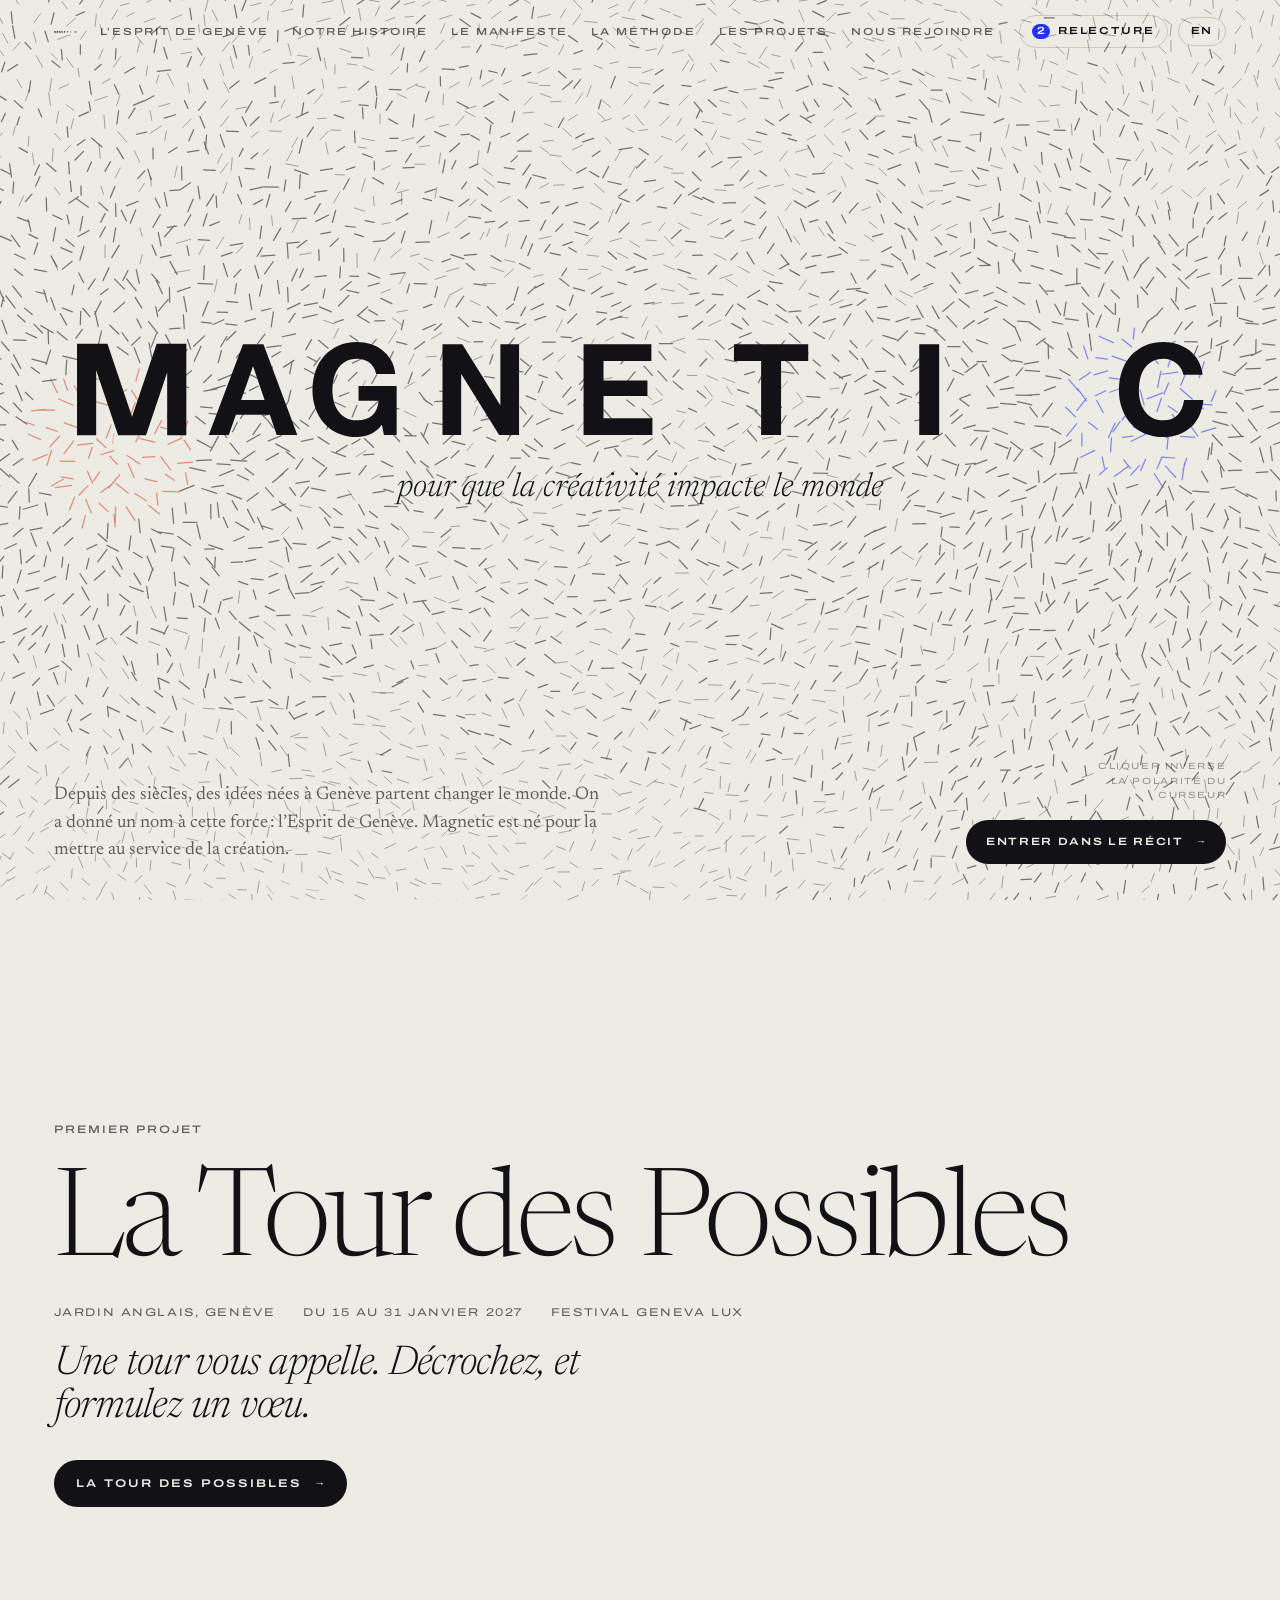
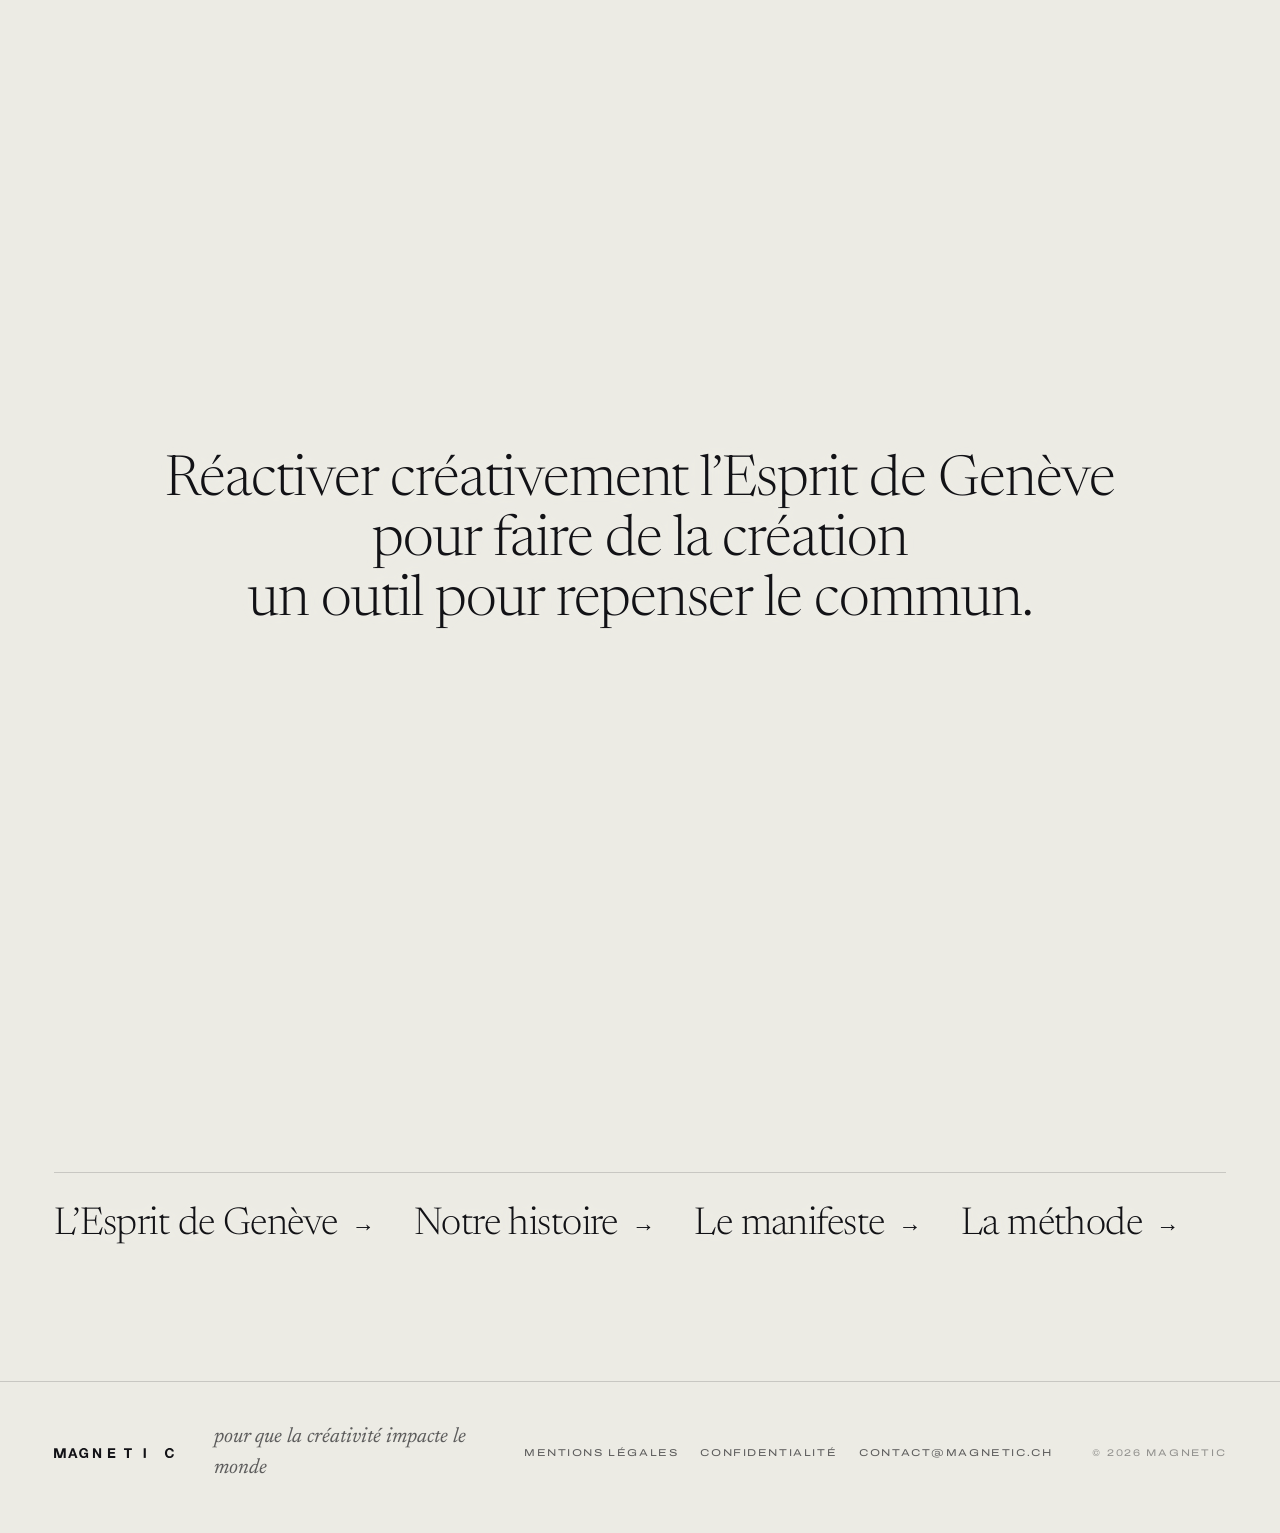
==== commit a77fdd0b: "Site : version narrative v4 (récit de l'Esprit de Genève en six moments, pages séparées) Co-Authored" ====
--- a/public/index.html
+++ b/public/index.html
@@ -22,334 +22,98 @@
 <link rel="icon" type="image/svg+xml" href="assets/img/favicon.svg">
 <link rel="preload" href="assets/fonts/newsreader-latin-opsz-normal.woff2" as="font" type="font/woff2" crossorigin>
 <link rel="preload" href="assets/fonts/archivo-latin-wdth-normal.woff2" as="font" type="font/woff2" crossorigin>
-<link rel="stylesheet" href="assets/css/site.css?v=8">
+<link rel="stylesheet" href="assets/css/site.css?v=11">
 <script>document.documentElement.className='js'</script>
-<script src="assets/js/config.js?v=8"></script>
-<script src="content/fr.js?v=8"></script>
-<script src="content/fr.propositions.js?v=8"></script>
-<script src="content/en.js?v=8"></script>
-<script src="content/en.propositions.js?v=8"></script>
-<script src="assets/js/logo.js?v=8"></script>
-<script src="assets/js/content.js?v=8" defer></script>
-<script src="assets/js/field.js?v=8" defer></script>
-<script src="assets/js/site.js?v=8" defer></script>
+<script src="assets/js/config.js?v=11"></script>
+<script src="content/fr.js?v=11"></script>
+<script src="content/fr.propositions.js?v=11"></script>
+<script src="content/en.js?v=11"></script>
+<script src="content/en.propositions.js?v=11"></script>
+<script src="assets/js/logo.js?v=11"></script>
+<script src="assets/js/content.js?v=11" defer></script>
+<script src="assets/js/field.js?v=11" defer></script>
+<script src="assets/js/site.js?v=11" defer></script>
 </head>
-<body>
+<body data-root="" data-id="accueil">
 <a class="skip" href="#contenu" data-k="ui.skip"></a>
 <canvas id="field" aria-hidden="true"></canvas>
 <div class="cursor" aria-hidden="true"></div>
 
 <header class="bar">
-  <a class="bar-logo" href="#ouverture" aria-label="Magnetic"><span class="logo-svg" data-logo></span></a>
-  <nav class="bar-nav" aria-label="Sections">
-    <a href="#origine" data-k="ui.nav.origine"></a>
-    <a href="#esprit" data-k="ui.nav.esprit"></a>
-    <a href="#manifeste" data-k="ui.nav.manifeste"></a>
-    <a href="#methode" data-k="ui.nav.methode"></a>
-    <a href="#projets" data-k="ui.nav.projets"></a>
-    <a href="#association" data-k="ui.nav.asso"></a>
+  <a class="bar-logo" data-page="" aria-label="Magnetic"><span class="logo-svg" data-logo></span></a>
+  <nav class="bar-nav" aria-label="Pages">
+    <a data-page="esprit-de-geneve/" data-k="ui.nav.esprit"></a>
+    <a data-page="notre-histoire/" data-k="ui.nav.histoire"></a>
+    <a data-page="manifeste/" data-k="ui.nav.manifeste"></a>
+    <a data-page="methode/" data-k="ui.nav.methode"></a>
+    <a data-page="projets/" data-k="ui.nav.projets"></a>
+    <a data-page="nous-rejoindre/" data-k="ui.nav.rejoindre"></a>
   </nav>
   <div class="bar-tools">
     <button class="review-toggle" type="button" hidden aria-pressed="false"><i></i><span data-k="ui.relecture"></span></button>
-    <a class="lang" data-lang-link hreflang="en" lang="en"><span data-k="ui.langue.court"></span></a>
+    <a class="lang" data-lang-link><span data-k="ui.langue.court"></span></a>
     <button class="menu-btn" type="button" aria-expanded="false" aria-controls="menu"><span data-k="ui.menu"></span></button>
   </div>
 </header>
 
 <div class="menu" id="menu" hidden>
   <nav aria-label="Menu">
-    <a href="#origine"><small>01</small><span data-k="ui.nav.origine"></span></a>
-    <a href="#esprit"><small>02</small><span data-k="ui.nav.esprit"></span></a>
-    <a href="#manifeste"><small>03</small><span data-k="ui.nav.manifeste"></span></a>
-    <a href="#methode"><small>04</small><span data-k="ui.nav.methode"></span></a>
-    <a href="#projets"><small>05</small><span data-k="ui.nav.projets"></span></a>
-    <a href="#association"><small>06</small><span data-k="ui.nav.asso"></span></a>
-    <a href="#contact"><small>→</small><span data-k="ui.nav.contact"></span></a>
+    <a data-page=""><small>00</small><span data-k="ui.nav.accueil"></span></a>
+    <a data-page="esprit-de-geneve/"><small>01</small><span data-k="ui.nav.esprit"></span></a>
+    <a data-page="notre-histoire/"><small>02</small><span data-k="ui.nav.histoire"></span></a>
+    <a data-page="manifeste/"><small>03</small><span data-k="ui.nav.manifeste"></span></a>
+    <a data-page="methode/"><small>04</small><span data-k="ui.nav.methode"></span></a>
+    <a data-page="projets/"><small>05</small><span data-k="ui.nav.projets"></span></a>
+    <a data-page="nous-rejoindre/"><small>06</small><span data-k="ui.nav.rejoindre"></span></a>
   </nav>
 </div>
 
 <noscript><p class="noscript">Ce site a besoin de JavaScript pour afficher ses textes. Contact : <a href="mailto:contact@magnetic.ch">contact@magnetic.ch</a></p></noscript>
-
 <main id="contenu">
-
-<!-- ================================================================ OUVERTURE -->
-<section id="ouverture" class="hero" data-scene="dipole" data-level="1">
+<section id="ouverture" class="hero" data-level="1">
   <i class="anchor" style="left:9%;top:50%" data-pole data-q="1.3" data-drift="1"></i><i class="anchor" style="left:91%;top:50%" data-pole data-q="-1.3" data-drift="2"></i>
   <h1 class="hero-logo"><span class="sr" lang="fr">Magnetic</span><span class="logo-svg big" data-logo data-assemble></span></h1>
   <p class="hero-sig serif-i" data-k="signature"></p>
   <div class="hero-foot">
-    <p class="hero-role" data-k="role" data-need="la phrase qui dit ce que fait Magnetic"></p>
+    <p class="hero-role" data-k="accueil.intro"></p>
     <div class="hero-aside">
       <p class="hero-hint" data-k="ui.polarite"></p>
-      <a class="hero-scroll" href="#origine"><span data-k="ui.defiler"></span><i></i></a>
+      <a class="hero-cta" data-page="esprit-de-geneve/"><span data-k="ui.entrer"></span><i aria-hidden="true">→</i></a>
     </div>
   </div>
 </section>
 
-<!-- ================================================================ 01 ORIGINE -->
-<section id="origine" class="chapter" data-scene="croisement" data-level="1">
-  <header class="chap-head">
-    <p class="chap-num">01</p>
-    <h2 class="chap-title" data-k="ui.chap.1"></h2>
-  </header>
-  <p class="statement" data-k="origine.1"></p>
-  <div class="poles">
-    <p class="pole n"><i class="dot" data-pole data-q="1.2"></i><b data-k="origine.pole1.nom"></b><span class="serif-i" data-k="origine.pole1.sous"></span></p>
-    <p class="pole s"><i class="dot" data-pole data-q="-1.2"></i><b data-k="origine.pole2.nom"></b><span class="serif-i" data-k="origine.pole2.sous"></span></p>
-  </div>
+<section class="moment bandeau" data-level="0.8">
+  <i class="anchor" style="left:82%;top:40%" data-pole data-q="1.5" data-pulse="1"></i>
+  <p class="label" data-k="ui.premier"></p>
+  <h2 class="tour-title" data-k="tour.titre"></h2>
+  <p class="bandeau-facts"><span data-k="tour.fait.lieu"></span><span data-k="tour.fait.dates"></span><span data-k="tour.fait.cadre"></span></p>
+  <p class="statement s serif-i" data-k="tour.bandeau.appel"></p>
+  <a class="cta" data-page="projets/"><span data-k="ui.suite.tour"></span><i aria-hidden="true">→</i></a>
 </section>
 
-<section class="reading" data-scene="croisement-calme" data-level="0.4">
-  <figure class="duo">
-    <div class="duo-img"><img src="assets/img/downtown.jpg" width="966" height="852" loading="lazy" data-alt="img.downtown" alt=""></div>
-    <p class="lead" data-k="origine.2"></p>
-  </figure>
-  <figure class="duo reverse">
-    <div class="duo-img"><img src="assets/img/together.jpg" width="1500" height="1323" loading="lazy" data-alt="img.together" alt=""></div>
-    <p class="lead" data-k="origine.3"></p>
-  </figure>
+<section class="moment mission" data-level="1">
+  <i class="anchor" style="left:12%;top:18%" data-pole data-q="1"></i><i class="anchor" style="left:88%;top:82%" data-pole data-q="-1"></i>
+  <p class="statement xl center" data-k="mission"></p>
 </section>
 
-<section class="moment" data-scene="evidence" data-level="0.9">
-  <i class="anchor" style="left:50%;top:8%" data-pole data-q="1"></i><i class="anchor" style="left:50%;top:92%" data-pole data-q="-1"></i>
-  <p class="kicker serif-i" data-k="origine.4"></p>
-  <p class="statement xl" data-k="origine.5"></p>
-</section>
-
-<section class="reading narrow" data-scene="croisement-calme" data-level="0.35">
-  <p class="body" data-k="origine.lancement" data-need="la suite du récit de l’origine"></p>
-</section>
-
-<!-- ================================================================ 02 ESPRIT DE GENÈVE -->
-<section id="esprit" class="chapter" data-scene="geneve" data-level="1">
-  <i class="anchor" style="left:74%;top:46%" data-pole data-q="1.8" data-drift="3"></i>
-  <header class="chap-head">
-    <p class="chap-num">02</p>
-    <h2 class="chap-title" data-k="ui.chap.2"></h2>
-  </header>
-  <p class="statement" data-k="esprit.1"></p>
-</section>
-
-<section class="reading" data-scene="geneve-calme" data-level="0.4">
-  <figure class="duo traz">
-    <div class="duo-img book"><img src="assets/img/traz.jpg" width="445" height="703" loading="lazy" data-alt="img.traz" alt=""></div>
-    <div>
-      <p class="lead" data-k="esprit.2"></p>
-      <p class="quote" data-k="esprit.3"></p>
-      <p class="lead" data-k="esprit.4"></p>
-    </div>
-  </figure>
-</section>
-
-<section class="reading figures-wrap" data-scene="trois" data-level="0.55">
-  <p class="kicker serif-i center" data-k="figures.intro"></p>
-  <ol class="figures">
-    <li><div class="portrait"><i class="anchor" style="left:50%;top:40%" data-pole data-q="0.9"></i><img src="assets/img/calvin.jpg" width="400" height="1100" loading="lazy" data-alt="img.calvin" alt=""></div><h3 data-k="figures.calvin.nom"></h3><p data-k="figures.calvin"></p></li>
-    <li><div class="portrait"><i class="anchor" style="left:50%;top:40%" data-pole data-q="-0.9"></i><img src="assets/img/rousseau.jpg" width="400" height="1100" loading="lazy" data-alt="img.rousseau" alt=""></div><h3 data-k="figures.rousseau.nom"></h3><p data-k="figures.rousseau"></p></li>
-    <li><div class="portrait"><i class="anchor" style="left:50%;top:40%" data-pole data-q="0.9"></i><img src="assets/img/dunant.jpg" width="253" height="693" loading="lazy" data-alt="img.dunant" alt=""></div><h3 data-k="figures.dunant.nom"></h3><p data-k="figures.dunant"></p></li>
-  </ol>
-  <p class="statement s center" data-k="figures.fin"></p>
-</section>
-
-<section class="reading" data-scene="formes" data-level="0.4">
-  <p class="kicker serif-i" data-k="formes.intro"></p>
-  <ul class="formes">
-    <li class="forme-text"><span class="idx" data-pole data-q="0.5">i</span><p data-k="formes.1"></p></li>
-    <li><span class="idx" data-pole data-q="-0.5">ii</span><div class="forme-img"><img src="assets/img/croix-rouge.jpg" width="1400" height="604" loading="lazy" data-alt="img.croixrouge" alt=""></div><p data-k="formes.2"></p></li>
-    <li><span class="idx" data-pole data-q="0.5">iii</span><div class="forme-img"><img src="assets/img/conventions.jpg" width="1091" height="470" loading="lazy" data-alt="img.conventions" alt=""></div><p data-k="formes.3"></p></li>
-    <li><span class="idx" data-pole data-q="-0.5">iv</span><div class="forme-img"><img src="assets/img/revue.jpg" width="458" height="198" loading="lazy" data-alt="img.revue" alt=""></div><p data-k="formes.4"></p></li>
-    <li class="forme-etc"><p data-k="formes.5"></p></li>
-  </ul>
-  <p class="lead" data-k="formes.fin"></p>
-</section>
-
-<section class="reading narrow objectif" data-scene="transposition" data-level="0.5">
-  <p class="lead" data-k="objectif.1"></p>
-  <p class="lead strong" data-k="objectif.2"></p>
-  <p class="body" data-k="objectif.3"></p>
-  <p class="body" data-k="objectif.4"></p>
-</section>
-
-<section id="mission" class="moment mission" data-scene="mission" data-level="1">
-  <i class="anchor" style="left:12%;top:18%" data-pole data-q="1"></i><i class="anchor" style="left:88%;top:18%" data-pole data-q="-1"></i><i class="anchor" style="left:12%;top:82%" data-pole data-q="-1"></i><i class="anchor" style="left:88%;top:82%" data-pole data-q="1"></i>
-  <p class="statement xl" data-k="mission"></p>
-</section>
-
-<!-- ================================================================ 03 MANIFESTE -->
-<section id="manifeste" class="chapter" data-scene="anneau" data-level="1">
-  <header class="chap-head">
-    <p class="chap-num">03</p>
-    <h2 class="chap-title" data-k="ui.chap.3"></h2>
-  </header>
-  <ol class="principes" data-principes>
-    <li data-i="0"><span class="n" data-pole data-q="1">01</span><h3 data-k="p1.titre"></h3><p data-k="p1"></p></li>
-    <li data-i="1"><span class="n" data-pole data-q="-1">02</span><h3 data-k="p2.titre"></h3><p data-k="p2"></p></li>
-    <li data-i="2"><span class="n" data-pole data-q="1">03</span><h3 data-k="p3.titre"></h3><p data-k="p3"></p></li>
-    <li data-i="3"><span class="n" data-pole data-q="-1">04</span><h3 data-k="p4.titre"></h3><p data-k="p4"></p></li>
-    <li data-i="4"><span class="n" data-pole data-q="1">05</span><h3 data-k="p5.titre"></h3><p data-k="p5"></p></li>
-    <li data-i="5"><span class="n" data-pole data-q="-1">06</span><h3 data-k="p6.titre"></h3><p data-k="p6"></p></li>
-  </ol>
-</section>
-
-<!-- ================================================================ 04 MÉTHODE -->
-<section id="methode" class="chapter methode" data-scene="methode" data-level="1">
-  <header class="chap-head">
-    <p class="chap-num">04</p>
-    <h2 class="chap-title" data-k="ui.chap.4"></h2>
-  </header>
-  <p class="statement s" data-k="methode.intro"></p>
-  <p class="body narrow-in" data-k="methode.chapeau" data-need="une phrase d’introduction à la méthode"></p>
-  <ol class="phases">
-    <li class="phase" data-phase="0">
-      <p class="phase-num" data-pole data-q="1.1">I</p>
-      <h3 data-k="phase1.nom"></h3>
-      <p class="serif-i phase-sous" data-k="phase1.sous"></p>
-      <p class="body" data-k="phase1.texte" data-need="la description de la phase d’attraction"></p>
-      <p class="phase-out"><small data-k="ui.sortie"></small><span data-k="phase1.sortie" data-need="ce qui sort de la phase"></span></p>
-    </li>
-    <li class="phase" data-phase="1">
-      <p class="phase-num"><span data-pole data-q="-1.1">I</span><span data-pole data-q="1.1">I</span></p>
-      <h3 data-k="phase2.nom"></h3>
-      <p class="serif-i phase-sous" data-k="phase2.sous"></p>
-      <p class="body" data-k="phase2.texte" data-need="la description de la phase de collision"></p>
-      <p class="phase-out"><small data-k="ui.sortie"></small><span data-k="phase2.sortie" data-need="ce qui sort de la phase"></span></p>
-    </li>
-    <li class="phase" data-phase="2">
-      <p class="phase-num" data-pole data-q="-1.2" data-pulse="1">III</p>
-      <h3 data-k="phase3.nom"></h3>
-      <p class="serif-i phase-sous" data-k="phase3.sous"></p>
-      <p class="body" data-k="phase3.texte" data-need="la description de la phase de résonance"></p>
-      <p class="phase-out"><small data-k="ui.sortie"></small><span data-k="phase3.sortie" data-need="ce qui sort de la phase"></span></p>
-    </li>
-  </ol>
-</section>
-
-<!-- ================================================================ 05 PROJETS -->
-<section id="projets" class="chapter" data-scene="tour" data-level="1">
-  <header class="chap-head">
-    <p class="chap-num">05</p>
-    <h2 class="chap-title" data-k="ui.chap.5"></h2>
-  </header>
-  <article class="tour">
-    <p class="label" data-k="ui.premier"></p>
-    <h3 class="tour-title" data-k="tour.titre"></h3><i class="anchor tour-anchor" data-pole data-q="1.4" data-pulse="1"></i>
-    <p class="tour-chapeau serif-i" data-k="tour.chapeau"></p>
-    <dl class="facts">
-      <div><dt data-k="ui.lieu"></dt><dd data-k="tour.fait.lieu"></dd></div>
-      <div><dt data-k="ui.dates"></dt><dd data-k="tour.fait.dates"></dd></div>
-      <div><dt data-k="ui.cadre"></dt><dd data-k="tour.fait.cadre"></dd></div>
-      <div><dt data-k="ui.editions"></dt><dd data-k="tour.fait.editions"></dd></div>
-    </dl>
-    <div class="tour-text">
-      <p class="lead" data-k="tour.desc.1"></p>
-      <p class="body" data-k="tour.desc.2"></p>
-      <p class="body" data-k="tour.desc.3"></p>
-      <p class="body" data-k="tour.desc.4"></p>
-      <p class="body role" data-k="tour.role" data-need="le rôle de Magnetic dans le projet"></p>
-    </div>
-    <div class="tour-side">
-      <p class="label" data-k="ui.partenaires"></p>
-      <ul class="partners">
-        <li><a href="https://studiochaos.ch/" rel="noopener" target="_blank"><b data-k="tour.partenaire.1"></b><span data-k="tour.partenaire.1.role"></span></a></li>
-        <li><a href="https://www.structurals.ch/" rel="noopener" target="_blank"><b data-k="tour.partenaire.2"></b><span data-k="tour.partenaire.2.role"></span></a></li>
-        <li><span class="nolink"><b data-k="tour.partenaire.3"></b><span data-k="tour.partenaire.3.role"></span></span></li>
-        <li><a href="https://hint3rland.com/" rel="noopener" target="_blank"><b data-k="tour.partenaire.4"></b><span data-k="tour.partenaire.4.role"></span></a></li>
-      </ul>
-      <a class="cta" href="https://tourdespossibles.ch/" rel="noopener" target="_blank"><span data-k="ui.visiter"></span><i aria-hidden="true">↗</i></a>
-    </div>
-  </article>
-
-  <div class="avenir">
-    <p class="label" data-k="ui.avenir"></p>
-    <p class="body" data-k="avenir.intro"></p>
-    <ul class="avenir-list">
-      <li><h4 data-k="avenir.1.nom"></h4><p class="meta" data-k="avenir.1.cadre"></p><p data-k="avenir.1.desc" data-need="description du projet AI for Good, rôle de Magnetic"></p></li>
-      <li><h4 data-k="avenir.2.nom"></h4><p class="meta" data-k="avenir.2.cadre" data-need="cadre et date"></p><p data-k="avenir.2.desc" data-need="description de La Tour en Commun"></p></li>
-      <li><h4 data-k="avenir.3.nom"></h4><p class="meta" data-k="avenir.3.cadre" data-need="cadre et date"></p><p data-k="avenir.3.desc" data-need="description du projet avec le GIFF"></p></li>
-    </ul>
-  </div>
-</section>
-
-<section class="moment" data-scene="cloture" data-level="0.9">
-  <i class="anchor" style="left:6%;top:50%" data-pole data-q="-1"></i><i class="anchor" style="left:94%;top:50%" data-pole data-q="1"></i>
-  <p class="statement" data-k="cloture"></p>
-</section>
-
-<!-- ================================================================ 06 ASSOCIATION -->
-<section id="association" class="chapter asso" data-scene="calme" data-level="0.3">
-  <header class="chap-head">
-    <p class="chap-num">06</p>
-    <h2 class="chap-title" data-k="ui.chap.6"></h2>
-  </header>
-  <p class="lead narrow-in" data-k="asso.bio"></p>
-
-  <div class="asso-grid">
-    <dl class="facts col">
-      <div><dt data-k="ui.forme"></dt><dd data-k="asso.fait.forme"></dd></div>
-      <div><dt data-k="ui.constitution"></dt><dd data-k="asso.fait.constitution"></dd></div>
-      <div><dt data-k="ui.ide"></dt><dd data-k="asso.fait.ide"></dd></div>
-      <div><dt data-k="ui.rc"></dt><dd data-k="asso.fait.rc"></dd></div>
-      <div><dt data-k="ui.siege"></dt><dd data-k="asso.fait.siege"></dd></div>
-      <div><dt data-k="ui.fondateurs"></dt><dd data-k="asso.fait.fondateurs"></dd></div>
-    </dl>
-
-    <div class="people">
-      <p class="label" data-k="ui.personnes"></p>
-      <ul>
-        <li><b data-k="personne.1"></b><span data-k="personne.1.org"></span><em data-k="personne.1.role" data-need="fonction"></em></li>
-        <li><b data-k="personne.2"></b><span data-k="personne.2.org"></span><em data-k="personne.2.role" data-need="fonction"></em></li>
-        <li><b data-k="personne.3"></b><span data-k="personne.3.org"></span><em data-k="personne.3.role" data-need="fonction"></em></li>
-        <li><b data-k="personne.4"></b><span data-k="personne.4.org"></span><em data-k="personne.4.role" data-need="fonction, entrée au comité à confirmer"></em></li>
-        <li><b data-k="personne.5"></b><span data-k="personne.5.org"></span></li>
-      </ul>
-    </div>
-  </div>
-
-  <details class="statuts">
-    <summary><span class="label" data-k="ui.statuts"></span><i aria-hidden="true"></i></summary>
-    <div class="statuts-body" lang="fr">
-      <h4 data-k="ui.art1"></h4>
-      <p data-k="asso.art1" data-fixed="fr"></p>
-      <h4 data-k="ui.art3"></h4>
-      <p data-k="asso.art3.1" data-fixed="fr"></p>
-      <p data-k="asso.art3.2" data-fixed="fr"></p>
-      <p data-k="asso.art3.3" data-fixed="fr"></p>
-      <p data-k="asso.art3.4" data-fixed="fr"></p>
-      <p data-k="asso.art3.5" data-fixed="fr"></p>
-      <p data-k="asso.art3.6" data-fixed="fr"></p>
-    </div>
-  </details>
-
-  <div class="asso-grid">
-    <div>
-      <p class="label" data-k="ui.soutiens"></p>
-      <p class="body" data-k="soutiens.liste" data-need="la liste des soutiens à publier, avec l’accord de chacun"></p>
-    </div>
-    <div>
-      <p class="label" data-k="ui.rejoindre"></p>
-      <p class="body" data-k="rejoindre.1"></p>
-      <p class="body" data-k="rejoindre.2"></p>
-      <p class="body" data-k="soutenir.modalites" data-need="les modalités d’un soutien financier (compte bancaire, reconnaissance d’utilité publique)"></p>
-    </div>
-  </div>
-</section>
-
-<!-- ================================================================ CONTACT -->
-<section id="contact" class="contact" data-scene="dipole-fin" data-level="1">
-  <i class="anchor" style="left:10%;top:50%" data-pole data-q="1.3"></i><i class="anchor" style="left:90%;top:50%" data-pole data-q="-1.3"></i>
-  <p class="label" data-k="ui.ecrire"></p>
-  <a class="mail" href="mailto:contact@magnetic.ch" data-k="contact.mail"></a>
-  <p class="addr" data-k="asso.fait.siege"></p>
+<section class="reading" data-level="0.4">
+<nav class="suite" aria-label="Suite">
+    <a class="suite-link" data-page="esprit-de-geneve/"><span data-k="ui.nav.esprit"></span><i aria-hidden="true">→</i></a>
+    <a class="suite-link" data-page="notre-histoire/"><span data-k="ui.suite.histoire"></span><i aria-hidden="true">→</i></a>
+    <a class="suite-link" data-page="manifeste/"><span data-k="ui.suite.manifeste"></span><i aria-hidden="true">→</i></a>
+    <a class="suite-link" data-page="methode/"><span data-k="ui.suite.methode"></span><i aria-hidden="true">→</i></a>
+  </nav>
 </section>
 </main>
 
 <footer class="foot">
-  <span class="logo-svg small" data-logo></span>
+  <a class="foot-logo" data-page="" aria-label="Magnetic"><span class="logo-svg small" data-logo></span></a>
   <p class="serif-i" data-k="signature"></p>
   <nav aria-label="Pied de page">
     <a data-page="mentions-legales/" data-k="ui.mentions"></a>
     <a data-page="confidentialite/" data-k="ui.confidentialite"></a>
-    <a href="https://tourdespossibles.ch/" rel="noopener">tourdespossibles.ch</a>
+    <a href="mailto:contact@magnetic.ch">contact@magnetic.ch</a>
   </nav>
   <p class="copy">© 2026 Magnetic</p>
 </footer>
--- a/public/assets/css/site.css
+++ b/public/assets/css/site.css
@@ -238,8 +238,8 @@
 }
 .principes.focus li:not([data-boost]) { opacity: 0.32; }
 .principes .n { font-size: 0.7rem; font-weight: 500; color: var(--ink-3); }
-.principes h3 { font-family: var(--sans); font-stretch: 125%; text-transform: uppercase; letter-spacing: 0.04em; font-weight: 640; font-size: clamp(1.2rem, 2.15vw, 2.2rem); line-height: 1.05; text-shadow: var(--halo); transition: letter-spacing 0.8s var(--ease); }
-.principes li[data-boost] h3 { letter-spacing: 0.09em; }
+.principes h2, .principes h3 { font-family: var(--sans); font-stretch: 125%; text-transform: uppercase; letter-spacing: 0.04em; font-weight: 640; font-size: clamp(1.2rem, 2.15vw, 2.2rem); line-height: 1.05; text-shadow: var(--halo); transition: letter-spacing 0.8s var(--ease); }
+.principes li[data-boost] h2, .principes li[data-boost] h3 { letter-spacing: 0.09em; }
 .principes p { font-size: clamp(1rem, 1.25vw, 1.25rem); line-height: 1.4; text-shadow: var(--halo); }
 @media (max-width: 760px) { .principes li { grid-template-columns: 2.6rem minmax(0, 1fr); } .principes p { grid-column: 2; } }
 
@@ -248,7 +248,7 @@
 .phases { display: grid; grid-template-columns: repeat(3, minmax(0, 1fr)); gap: clamp(20px, 3vw, 56px); margin-top: clamp(16px, 4vh, 40px); }
 .phase { border-top: 1px solid var(--ink); padding-top: 22px; display: flex; flex-direction: column; gap: 12px; }
 .phase-num { font-size: 0.7rem; font-weight: 600; color: var(--ink-3); display: flex; gap: 0.2em; }
-.phase h3 { font-family: var(--sans); font-stretch: 125%; text-transform: uppercase; font-weight: 640; letter-spacing: 0.06em; font-size: clamp(1.5rem, 2.6vw, 2.5rem); line-height: 1; text-shadow: var(--halo); }
+.phase h2, .phase h3 { font-family: var(--sans); font-stretch: 125%; text-transform: uppercase; font-weight: 640; letter-spacing: 0.06em; font-size: clamp(1.5rem, 2.6vw, 2.5rem); line-height: 1; text-shadow: var(--halo); }
 .phase-sous { font-size: clamp(1.15rem, 1.5vw, 1.45rem); color: var(--ink-2); margin-bottom: 8px; text-shadow: var(--halo); }
 .phase .body { font-size: 0.98em; }
 .phase-out { margin-top: auto; padding-top: 16px; border-top: 1px dashed var(--rule); font-size: 0.92em; color: var(--ink-2); text-shadow: var(--halo); }
@@ -298,7 +298,7 @@
 .avenir > .body { margin-bottom: 28px; }
 .avenir-list { display: grid; grid-template-columns: repeat(3, minmax(0, 1fr)); gap: clamp(16px, 3vw, 48px); }
 .avenir-list li { border-top: 1px solid var(--ink); padding-top: 18px; display: grid; gap: 10px; align-content: start; }
-.avenir-list h4 { font-size: clamp(1.5rem, 2.4vw, 2.3rem); font-weight: 300; line-height: 1.05; letter-spacing: -0.01em; text-shadow: var(--halo); }
+.avenir-list h3, .avenir-list h4 { font-size: clamp(1.5rem, 2.4vw, 2.3rem); font-weight: 300; line-height: 1.05; letter-spacing: -0.01em; text-shadow: var(--halo); }
 .avenir-list .meta { font-family: var(--sans); font-stretch: 125%; text-transform: uppercase; letter-spacing: 0.16em; font-size: 0.62rem; color: var(--ink-2); }
 @media (max-width: 900px) { .avenir-list { grid-template-columns: 1fr; } }
 
@@ -358,17 +358,56 @@
 .review .todo { box-shadow: 0 0 0 4px color-mix(in srgb, var(--north) 14%, transparent); }
 
 /* ------------------------------------------------------------------ pages de service */
-.page { max-width: 880px; margin: 0 auto; padding: 140px var(--gut) 100px; position: relative; z-index: 1; }
-.page h1 { font-size: clamp(2.6rem, 7vw, 5.6rem); font-weight: 280; letter-spacing: -0.03em; line-height: 1; margin-bottom: 56px; text-shadow: var(--halo); }
-.page h2 { font-family: var(--sans); font-stretch: 125%; text-transform: uppercase; letter-spacing: 0.18em; font-size: 0.68rem; font-weight: 600; color: var(--ink-2); margin: 44px 0 12px; }
-.page p { text-shadow: var(--halo); max-width: 38em; }
-.page p + p { margin-top: 1em; }
-.page .back { display: inline-block; margin-top: 64px; font-family: var(--sans); font-stretch: 125%; text-transform: uppercase; letter-spacing: 0.16em; font-size: 0.66rem; text-decoration: none; border-bottom: 1px solid var(--ink); padding-bottom: 4px; }
-.page-bar .bar-logo { opacity: 1; transform: none; }
-
-.nw { white-space: nowrap; }
-.og .bar, .og .hero-foot, .og .review-toggle { display: none !important; }
-.og .hero { padding-top: 0; }
+.page-legal { max-width: 880px; margin: 0 auto; padding: 140px var(--gut) 100px; position: relative; z-index: 1; }
+.page-legal h1 { font-size: clamp(2.6rem, 7vw, 5.6rem); font-weight: 280; letter-spacing: -0.03em; line-height: 1; margin-bottom: 56px; text-shadow: var(--halo); }
+.page-legal h2 { font-family: var(--sans); font-stretch: 125%; text-transform: uppercase; letter-spacing: 0.18em; font-size: 0.68rem; font-weight: 600; color: var(--ink-2); margin: 44px 0 12px; }
+.page-legal p { text-shadow: var(--halo); max-width: 38em; }
+.page-legal p + p { margin-top: 1em; }
+.page-legal .back { display: inline-block; margin-top: 64px; font-family: var(--sans); font-stretch: 125%; text-transform: uppercase; letter-spacing: 0.16em; font-size: 0.66rem; text-decoration: none; border-bottom: 1px solid var(--ink); padding-bottom: 4px; }
+
+/* ------------------------------------------------------------------ récit (v4) */
+.chapter.short { min-height: 60svh; }
+.chapter.page { justify-content: flex-start; padding-top: clamp(120px, 18vh, 200px); }
+.page-head .chap-title { font-size: clamp(2.6rem, 7.5vw, 7rem); font-style: normal; font-weight: 280; letter-spacing: -0.03em; line-height: 0.95; }
+.chap-num { font-feature-settings: "lnum"; }
+
+.hero-cta { display: inline-flex; align-items: center; gap: 12px; font-family: var(--sans); font-stretch: 125%; text-transform: uppercase; letter-spacing: 0.16em; font-size: 0.66rem; font-weight: 600; text-decoration: none; color: var(--paper); background: var(--ink); padding: 14px 20px; border-radius: 999px; transition: background 0.3s, transform 0.5s var(--spring); }
+.hero-cta:hover { background: var(--south); color: #fff; transform: translateY(-2px); }
+.hero-cta i { font-style: normal; letter-spacing: 0; }
+
+.bandeau { gap: 22px; }
+.bandeau .tour-title { margin: 0; }
+.bandeau-facts { display: flex; flex-wrap: wrap; gap: 8px 28px; font-family: var(--sans); font-stretch: 125%; text-transform: uppercase; letter-spacing: 0.14em; font-size: 0.7rem; color: var(--ink-2); }
+.bandeau .statement { max-width: 24ch; }
+
+.encart { margin: clamp(40px, 8vh, 80px) auto 0; max-width: 680px; border-left: 2px solid var(--north); padding: 6px 0 6px 24px; }
+.encart p { font-style: italic; font-size: clamp(1.1rem, 1.5vw, 1.4rem); line-height: 1.45; color: var(--ink-2); text-shadow: var(--halo); }
+
+.cards { display: grid; grid-template-columns: repeat(2, minmax(0, 1fr)); gap: clamp(40px, 6vw, 96px) clamp(24px, 5vw, 80px); }
+.card { display: flex; flex-direction: column; gap: 14px; border-top: 1px solid var(--ink); padding-top: 20px; }
+.card-date { font-family: var(--sans); font-stretch: 125%; font-weight: 180; font-size: clamp(3.4rem, 7vw, 6rem); line-height: 0.85; letter-spacing: -0.02em; text-shadow: var(--halo); }
+.card-title { font-size: clamp(1.5rem, 2.4vw, 2.2rem); font-weight: 340; line-height: 1.1; letter-spacing: -0.01em; text-shadow: var(--halo); }
+.card-text { text-shadow: var(--halo); }
+.card-source { font-size: 0.82rem; color: var(--ink-3); }
+.card-source small, .precedent small { font-family: var(--sans); font-stretch: 125%; text-transform: uppercase; letter-spacing: 0.16em; font-size: 0.58rem; font-weight: 600; margin-right: 6px; }
+@media (max-width: 860px) { .cards { grid-template-columns: 1fr; } }
+
+.principes li > div { display: flex; flex-direction: column; gap: 10px; }
+.precedent { font-size: 0.9em; color: var(--ink-2); border-left: 1px solid var(--rule); padding-left: 12px; font-style: italic; }
+.precedent small { display: block; font-style: normal; color: var(--ink-3); margin-bottom: 2px; }
+@media (max-width: 760px) { .principes li > div { grid-column: 2; } }
+
+.facts.three { grid-template-columns: repeat(3, minmax(0, 1fr)); }
+@media (max-width: 760px) { .facts.three { grid-template-columns: 1fr; } .facts.three > div + div { border-left: 0; padding-left: 0; border-top: 1px solid var(--rule); } }
+
+.suite { display: flex; flex-wrap: wrap; gap: 14px 40px; margin-top: clamp(48px, 10vh, 120px); border-top: 1px solid var(--rule); padding-top: 24px; }
+.suite-link { display: inline-flex; align-items: baseline; gap: 14px; text-decoration: none; font-size: clamp(1.5rem, 3vw, 2.6rem); font-weight: 300; letter-spacing: -0.015em; text-shadow: var(--halo); }
+.suite-link i { font-style: normal; font-family: var(--sans); font-size: 0.6em; transition: transform 0.5s var(--spring); }
+.suite-link:hover i { transform: translateX(6px); }
+.suite-link:hover span { text-decoration: underline; text-decoration-thickness: 1px; text-underline-offset: 6px; }
+
+.soutiens { max-width: 820px; }
+.foot-logo { display: block; color: var(--ink); }
 
 @media print {
   #field, .bar, .cursor, .hero-scroll, .hero-hint { display: none !important; }
